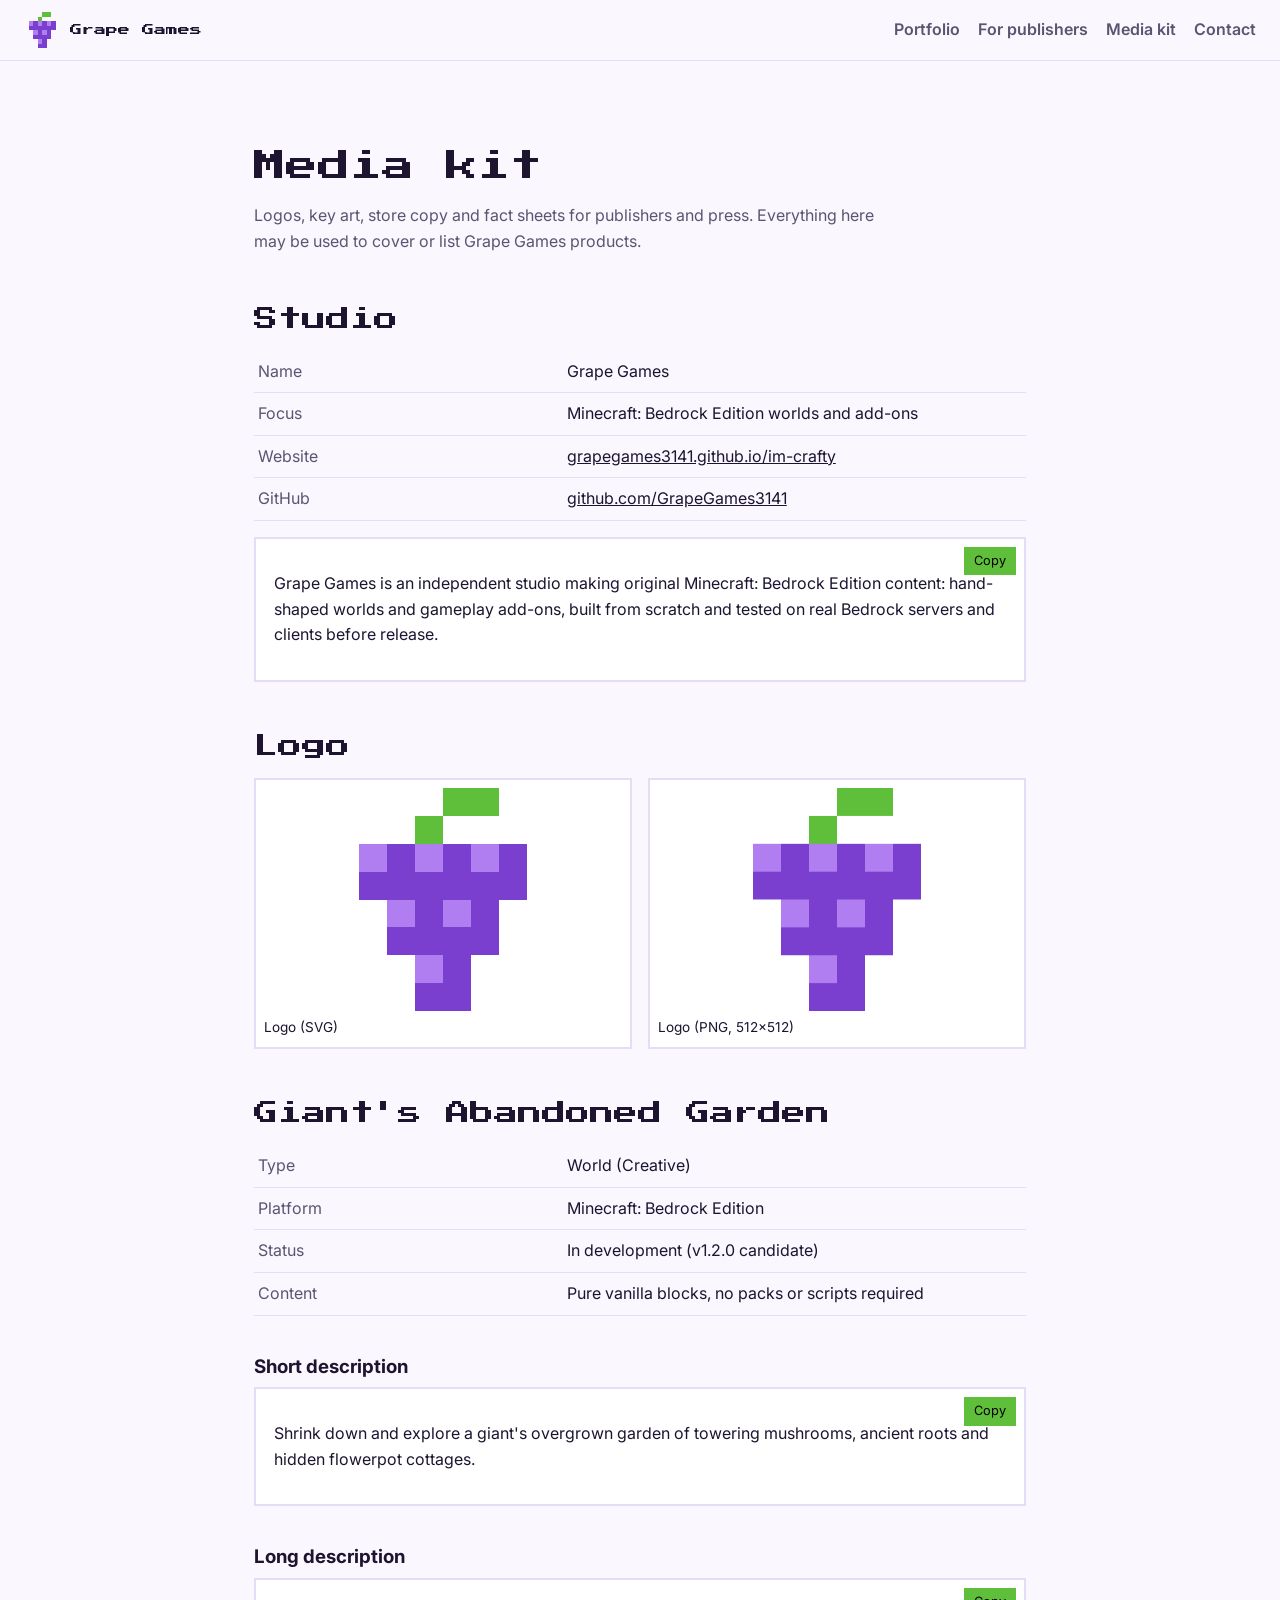
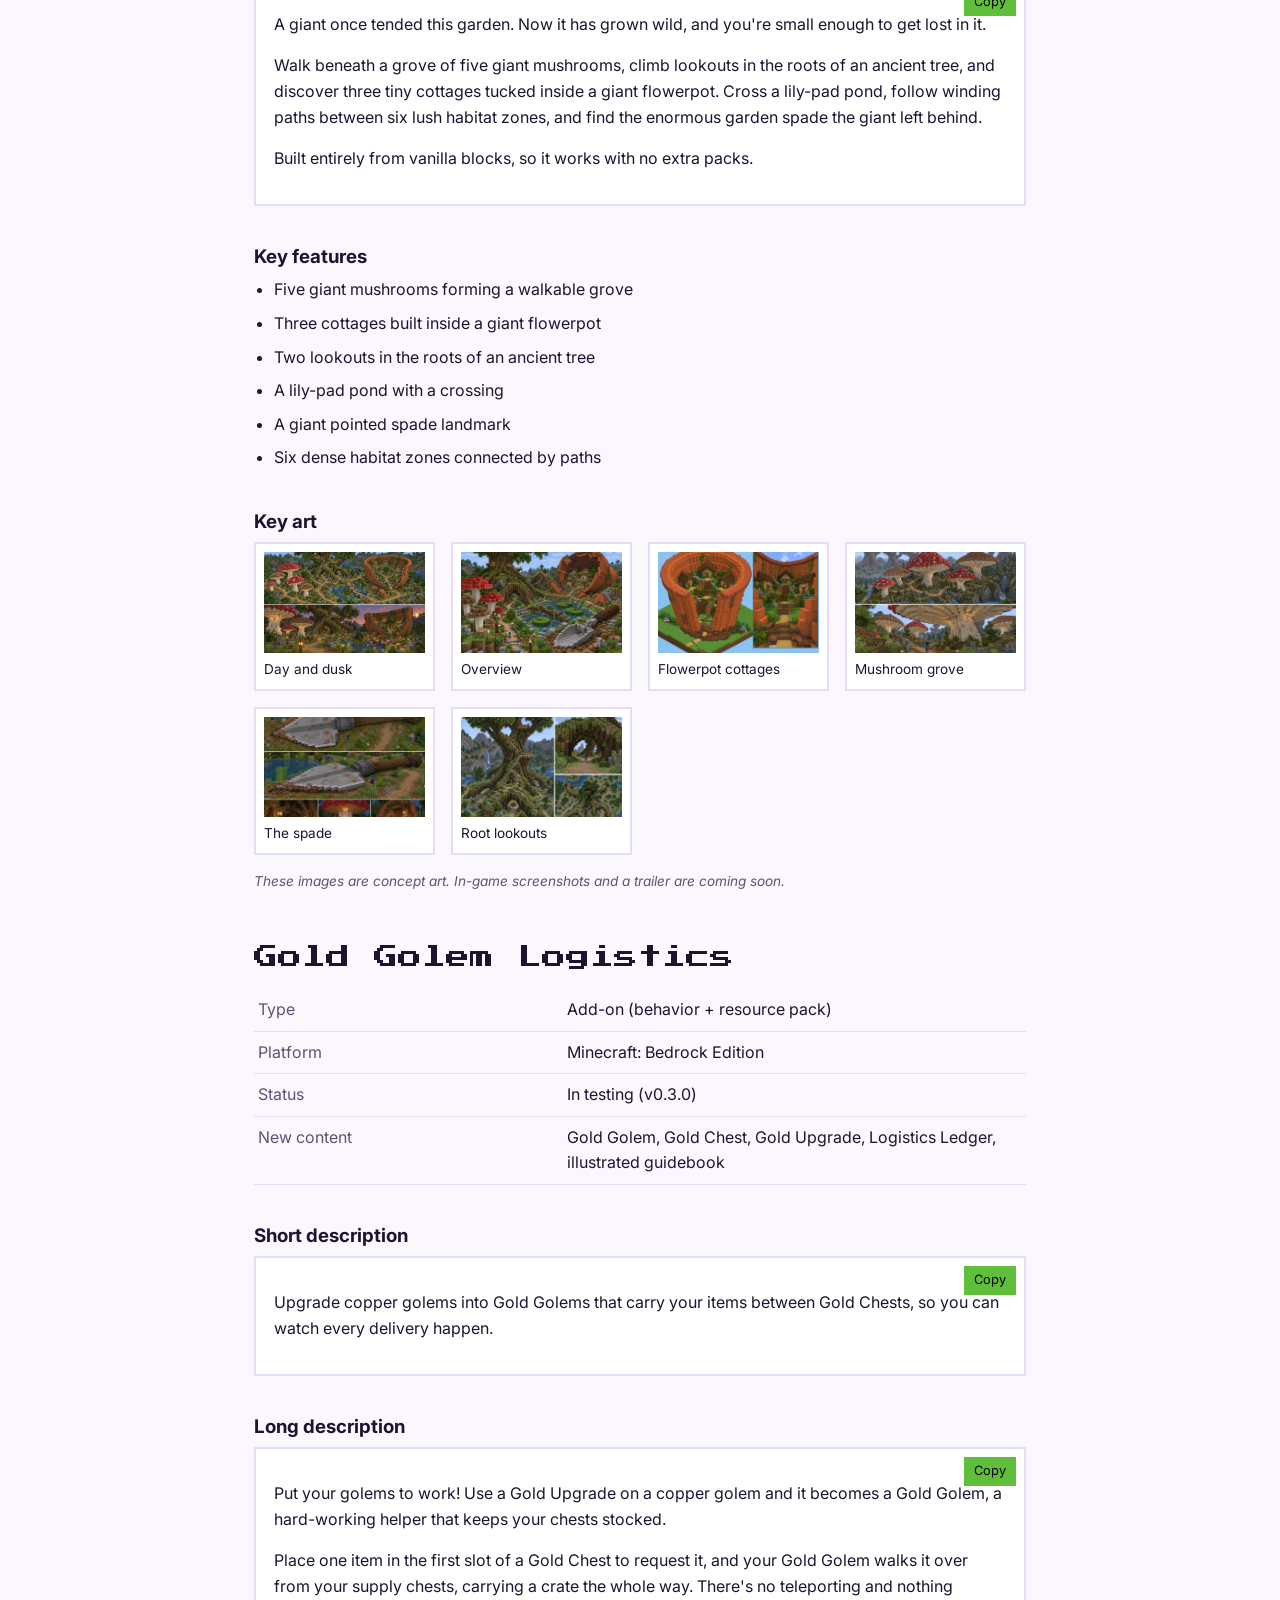
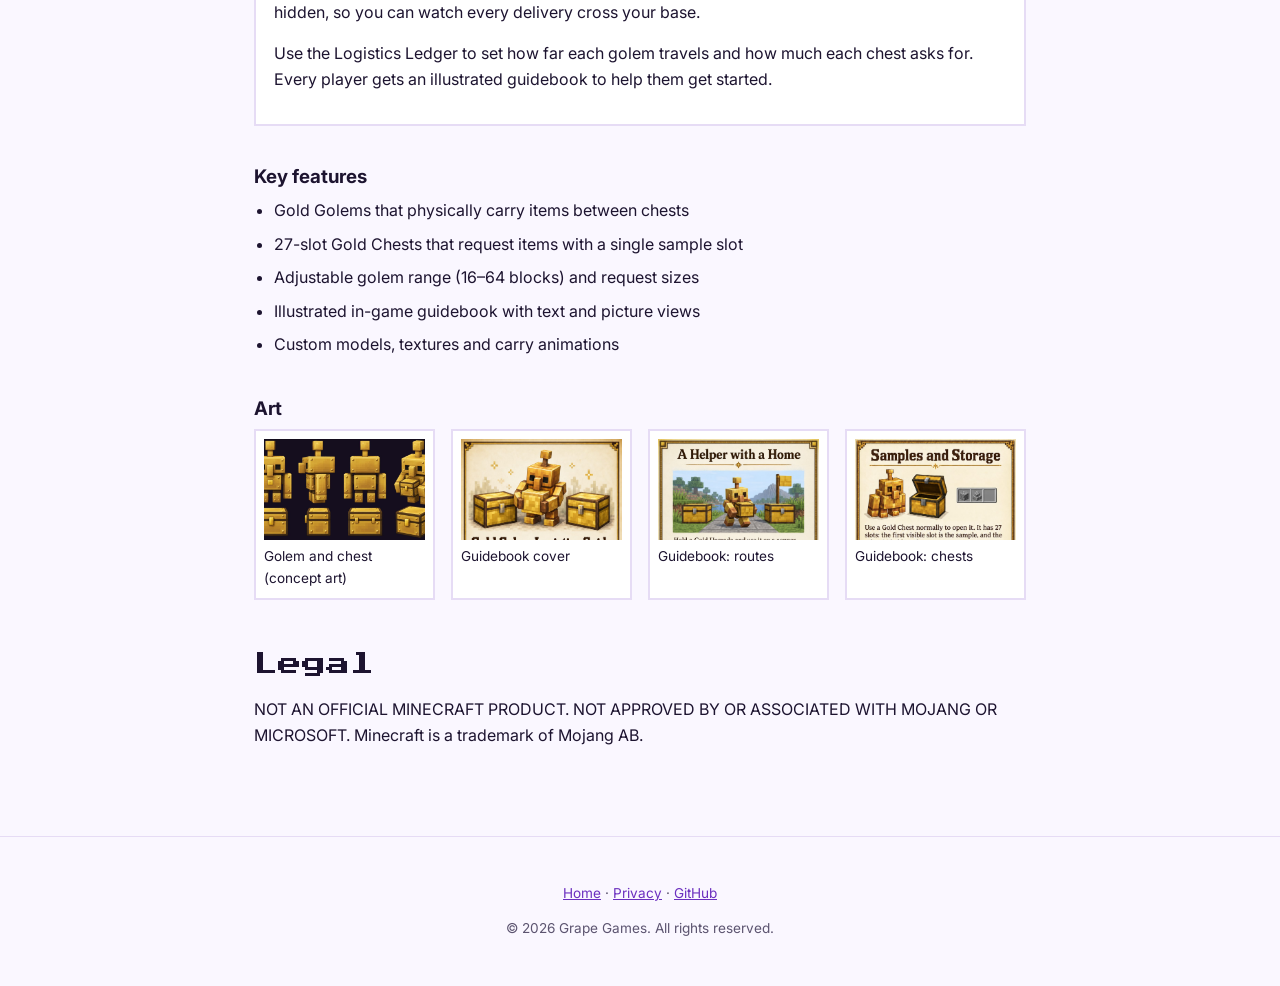
==== press.html @ 6c7192bd "Add media kit, publisher section, lightbox and legal pages - press.html with logo downloads, store d" ====
<!doctype html>
<html lang="en">
<head>
  <meta charset="utf-8">
  <meta name="viewport" content="width=device-width, initial-scale=1">
  <title>Grape Games Media Kit</title>
  <meta name="description" content="Logos, key art, store descriptions and fact sheets for Grape Games and its Minecraft projects.">
  <link rel="canonical" href="https://grapegames3141.github.io/im-crafty/press.html">
  <link rel="icon" href="assets/logo.svg" type="image/svg+xml">
  <link rel="preconnect" href="https://fonts.googleapis.com">
  <link rel="preconnect" href="https://fonts.gstatic.com" crossorigin>
  <link href="https://fonts.googleapis.com/css2?family=Press+Start+2P&family=Inter:wght@400;600;800&display=swap" rel="stylesheet">
  <link rel="stylesheet" href="styles.css">
</head>
<body>
  <header class="nav">
    <a class="brand" href="./"><img src="assets/logo.svg" alt="" width="36" height="36"> Grape Games</a>
    <nav>
      <a href="./#portfolio">Portfolio</a>
      <a href="./#publishers">For publishers</a>
      <a href="press.html">Media kit</a>
      <a href="./#contact">Contact</a>
    </nav>
  </header>

  <main class="section doc">
    <h1 style="font-size:clamp(20px,4vw,32px)">Media kit</h1>
    <p class="section-lead">Logos, key art, store copy and fact sheets for publishers and press. Everything here may be used to cover or list Grape Games products.</p>

    <h2>Studio</h2>
    <table class="fact">
      <tr><td>Name</td><td>Grape Games</td></tr>
      <tr><td>Focus</td><td>Minecraft: Bedrock Edition worlds and add-ons</td></tr>
      <tr><td>Website</td><td><a href="https://grapegames3141.github.io/im-crafty/">grapegames3141.github.io/im-crafty</a></td></tr>
      <tr><td>GitHub</td><td><a href="https://github.com/GrapeGames3141">github.com/GrapeGames3141</a></td></tr>
      <!-- TODO: add rows for Business email, Location, Founded, Team -->
    </table>
    <div class="copy" style="margin-top:16px"><button type="button">Copy</button><p>Grape Games is an independent studio making original Minecraft: Bedrock Edition content: hand-shaped worlds and gameplay add-ons, built from scratch and tested on real Bedrock servers and clients before release.</p></div>

    <h2>Logo</h2>
    <div class="downloads">
      <a href="assets/logo.svg" download><img src="assets/logo.svg" alt="Grape Games logo" style="object-fit:contain;image-rendering:pixelated;background:#fff"><span>Logo (SVG)</span></a>
      <a href="assets/press/logo-512.png" download><img src="assets/press/logo-512.png" alt="Grape Games logo PNG" style="object-fit:contain;background:#fff"><span>Logo (PNG, 512×512)</span></a>
    </div>

    <h2 id="garden">Giant's Abandoned Garden</h2>
    <table class="fact">
      <tr><td>Type</td><td>World (Creative)</td></tr>
      <tr><td>Platform</td><td>Minecraft: Bedrock Edition</td></tr>
      <tr><td>Status</td><td>In development (v1.2.0 candidate)</td></tr>
      <tr><td>Content</td><td>Pure vanilla blocks, no packs or scripts required</td></tr>
    </table>
    <h3 class="sub">Short description</h3>
    <div class="copy"><button type="button">Copy</button><p>Shrink down and explore a giant's overgrown garden of towering mushrooms, ancient roots and hidden flowerpot cottages.</p></div>
    <h3 class="sub">Long description</h3>
    <div class="copy"><button type="button">Copy</button>
      <p>A giant once tended this garden. Now it has grown wild, and you're small enough to get lost in it.</p>
      <p>Walk beneath a grove of five giant mushrooms, climb lookouts in the roots of an ancient tree, and discover three tiny cottages tucked inside a giant flowerpot. Cross a lily-pad pond, follow winding paths between six lush habitat zones, and find the enormous garden spade the giant left behind.</p>
      <p>Built entirely from vanilla blocks, so it works with no extra packs.</p>
    </div>
    <h3 class="sub">Key features</h3>
    <ul class="bullets">
      <li>Five giant mushrooms forming a walkable grove</li>
      <li>Three cottages built inside a giant flowerpot</li>
      <li>Two lookouts in the roots of an ancient tree</li>
      <li>A lily-pad pond with a crossing</li>
      <li>A giant pointed spade landmark</li>
      <li>Six dense habitat zones connected by paths</li>
    </ul>
    <h3 class="sub">Key art</h3>
    <div class="downloads">
      <a href="assets/garden/hero.jpg" download><img src="assets/garden/hero.jpg" alt=""><span>Day and dusk</span></a>
      <a href="assets/garden/overview.jpg" download><img src="assets/garden/overview.jpg" alt=""><span>Overview</span></a>
      <a href="assets/garden/pot-cottages.jpg" download><img src="assets/garden/pot-cottages.jpg" alt=""><span>Flowerpot cottages</span></a>
      <a href="assets/garden/mushroom-grove.jpg" download><img src="assets/garden/mushroom-grove.jpg" alt=""><span>Mushroom grove</span></a>
      <a href="assets/garden/spade.jpg" download><img src="assets/garden/spade.jpg" alt=""><span>The spade</span></a>
      <a href="assets/garden/roots.jpg" download><img src="assets/garden/roots.jpg" alt=""><span>Root lookouts</span></a>
    </div>
    <p class="note">These images are concept art. In-game screenshots and a trailer are coming soon.</p>

    <h2 id="golem">Gold Golem Logistics</h2>
    <table class="fact">
      <tr><td>Type</td><td>Add-on (behavior + resource pack)</td></tr>
      <tr><td>Platform</td><td>Minecraft: Bedrock Edition</td></tr>
      <tr><td>Status</td><td>In testing (v0.3.0)</td></tr>
      <tr><td>New content</td><td>Gold Golem, Gold Chest, Gold Upgrade, Logistics Ledger, illustrated guidebook</td></tr>
    </table>
    <h3 class="sub">Short description</h3>
    <div class="copy"><button type="button">Copy</button><p>Upgrade copper golems into Gold Golems that carry your items between Gold Chests, so you can watch every delivery happen.</p></div>
    <h3 class="sub">Long description</h3>
    <div class="copy"><button type="button">Copy</button>
      <p>Put your golems to work! Use a Gold Upgrade on a copper golem and it becomes a Gold Golem, a hard-working helper that keeps your chests stocked.</p>
      <p>Place one item in the first slot of a Gold Chest to request it, and your Gold Golem walks it over from your supply chests, carrying a crate the whole way. There's no teleporting and nothing hidden, so you can watch every delivery cross your base.</p>
      <p>Use the Logistics Ledger to set how far each golem travels and how much each chest asks for. Every player gets an illustrated guidebook to help them get started.</p>
    </div>
    <h3 class="sub">Key features</h3>
    <ul class="bullets">
      <li>Gold Golems that physically carry items between chests</li>
      <li>27-slot Gold Chests that request items with a single sample slot</li>
      <li>Adjustable golem range (16–64 blocks) and request sizes</li>
      <li>Illustrated in-game guidebook with text and picture views</li>
      <li>Custom models, textures and carry animations</li>
    </ul>
    <h3 class="sub">Art</h3>
    <div class="downloads">
      <a href="assets/golem/concept.jpg" download><img src="assets/golem/concept.jpg" alt=""><span>Golem and chest (concept art)</span></a>
      <a href="assets/golem/guide-cover.jpg" download><img src="assets/golem/guide-cover.jpg" alt="" style="object-position:top"><span>Guidebook cover</span></a>
      <a href="assets/golem/guide-routes.jpg" download><img src="assets/golem/guide-routes.jpg" alt="" style="object-position:top"><span>Guidebook: routes</span></a>
      <a href="assets/golem/guide-chests.jpg" download><img src="assets/golem/guide-chests.jpg" alt="" style="object-position:top"><span>Guidebook: chests</span></a>
    </div>

    <h2>Legal</h2>
    <p>NOT AN OFFICIAL MINECRAFT PRODUCT. NOT APPROVED BY OR ASSOCIATED WITH MOJANG OR MICROSOFT. Minecraft is a trademark of Mojang AB.</p>
  </main>

  <footer class="footer">
    <p class="footer-links"><a href="./">Home</a> · <a href="privacy.html">Privacy</a> · <a href="https://github.com/GrapeGames3141">GitHub</a></p>
    <p>© <span id="year">2026</span> Grape Games. All rights reserved.</p>
  </footer>
  <script src="site.js"></script>
  <script>
    document.querySelectorAll('.copy button').forEach(b => b.addEventListener('click', () => {
      const text = [...b.parentElement.querySelectorAll('p')].map(p => p.textContent).join('\n\n');
      navigator.clipboard?.writeText(text).then(() => { b.textContent = 'Copied'; setTimeout(() => b.textContent = 'Copy', 1500); });
    }));
  </script>
</body>
</html>
---- styles.css ----
:root{--grape:#6b2fbf;--grape-d:#3d1673;--leaf:#5fbf3a;--bg:#faf7ff;--fg:#1d1430;--muted:#5c5470;--card:#fff;--line:#e6dcf5}
@media (prefers-color-scheme:dark){:root{--bg:#120c1c;--fg:#f1ebfb;--muted:#b1a6c6;--card:#1d1530;--line:#2f2447}}
*{box-sizing:border-box}
html{scroll-behavior:smooth}
body{margin:0;background:var(--bg);color:var(--fg);font:16px/1.6 Inter,system-ui,sans-serif}
a{color:inherit}
img{max-width:100%;display:block}
.nav{position:sticky;top:0;z-index:10;display:flex;justify-content:space-between;align-items:center;gap:16px;padding:12px 24px;background:color-mix(in srgb,var(--bg) 88%,transparent);backdrop-filter:blur(8px);border-bottom:1px solid var(--line)}
.brand{display:flex;align-items:center;gap:10px;font:12px "Press Start 2P",monospace;text-decoration:none}
.nav nav{display:flex;gap:18px;flex-wrap:wrap}
.nav nav a{text-decoration:none;font-weight:600;color:var(--muted)}
.nav nav a:hover{color:var(--grape)}
.hero{background:linear-gradient(160deg,rgba(45,14,90,.92),rgba(107,47,191,.78) 60%,rgba(143,79,224,.55)),var(--hero-img,none) center/cover,var(--grape);color:#fff;padding:96px 24px 110px;position:relative;overflow:hidden}
.hero:after{content:"";position:absolute;inset:auto 0 0 0;height:28px;background:repeating-linear-gradient(90deg,var(--leaf) 0 28px,#4aa52a 28px 56px)}
.hero-inner{max-width:960px;margin:0 auto}
.eyebrow{font:11px "Press Start 2P",monospace;letter-spacing:.06em;opacity:.85}
h1{font:clamp(26px,5vw,48px)/1.3 "Press Start 2P",monospace;margin:.4em 0}
h2{font:clamp(18px,3vw,24px)/1.4 "Press Start 2P",monospace;margin:0 0 .6em}
h3{margin:.3em 0}
.lead{font-size:1.15rem;max-width:620px;opacity:.95}
.cta,.contact{display:flex;gap:12px;flex-wrap:wrap;margin-top:24px}
.btn{display:inline-block;padding:12px 20px;border:2px solid currentColor;text-decoration:none;font-weight:800;box-shadow:4px 4px 0 rgba(0,0,0,.25)}
.btn.primary{background:var(--leaf);border-color:var(--leaf);color:#102008}
.btn:hover{transform:translate(-1px,-1px)}
.section{max-width:1040px;margin:0 auto;padding:72px 24px}
.section.alt{max-width:none;background:color-mix(in srgb,var(--grape) 8%,var(--bg))}
.section.alt>*{max-width:992px;margin-left:auto;margin-right:auto}
.section-lead{color:var(--muted);max-width:640px}
.grid{display:grid;grid-template-columns:repeat(auto-fit,minmax(280px,1fr));gap:24px;margin-top:28px}
.grid.four{grid-template-columns:repeat(auto-fit,minmax(200px,1fr))}
.card{text-decoration:none;transition:transform .15s;background:var(--card);border:2px solid var(--line);overflow:hidden;display:flex;flex-direction:column}
.thumb{aspect-ratio:16/9;background:var(--grape-d)}
.thumb img{width:100%;height:100%;object-fit:cover;image-rendering:pixelated}
.card-body{padding:18px}
.card-body p{color:var(--muted);margin:.4em 0}
.tag{font:9px "Press Start 2P",monospace;padding:5px 8px;display:inline-block}
.tag.dev{background:#ffd75e;color:#3a2a00}
.tag.concept{background:var(--line);color:var(--fg)}
.tag.live{background:var(--leaf);color:#102008}
.meta{list-style:none;padding:0;margin:10px 0 0;font-size:.9rem}
.two-col{display:grid;grid-template-columns:1.4fr 1fr;gap:40px;align-items:start}
.facts{list-style:none;padding:0;margin:0;display:grid;gap:10px}
.facts li{display:flex;justify-content:space-between;background:var(--card);border:2px solid var(--line);padding:12px 16px}
.facts span{color:var(--muted)}
.pill-card{background:var(--card);border:2px solid var(--line);padding:20px}
.pill-card p{color:var(--muted);margin:0}
.icon{font-size:28px}
.footer{text-align:center;padding:32px 16px;color:var(--muted);font-size:.85rem;border-top:1px solid var(--line)}
.legal{font-size:.72rem}
@media (max-width:720px){.two-col{grid-template-columns:1fr}.nav{flex-direction:column;align-items:flex-start;padding:12px 16px}.section{padding:56px 16px}.hero{padding:64px 16px 90px}}
.card:hover{transform:translateY(-3px)}
.project-head{margin-bottom:24px}
.project-head h2{margin-top:12px}
.feature{margin:0 0 28px}
.feature img{width:100%;border:2px solid var(--line)}
figcaption{font-size:.85rem;color:var(--muted);margin-top:6px}
.bullets{margin:0;padding-left:20px}
.bullets li{margin-bottom:8px}
.gallery{display:grid;grid-template-columns:repeat(auto-fit,minmax(220px,1fr));gap:16px;margin-top:32px}
.gallery figure{margin:0}
.gallery img{width:100%;aspect-ratio:4/3;object-fit:cover;border:2px solid var(--line)}
.gallery.tall img{aspect-ratio:2/3}
.icons{display:flex;gap:24px;flex-wrap:wrap;margin:28px 0 8px}
.icons figure{margin:0;text-align:center}
.pixel{width:80px;height:80px;image-rendering:pixelated;background:var(--card);border:2px solid var(--line);padding:8px}
.sub{margin-top:36px}
.note{font-size:.85rem;color:var(--muted);font-style:italic;margin-top:16px}
.section.project .two-col{align-items:start}
.video{position:relative;aspect-ratio:16/9;margin:0 0 28px;border:2px solid var(--line);background:#000}
.video iframe,.video video{position:absolute;inset:0;width:100%;height:100%;border:0}
.gallery img,.feature img{cursor:zoom-in}
dialog#lightbox{border:0;padding:0;background:transparent;max-width:min(1200px,94vw);color:#fff}
dialog#lightbox::backdrop{background:rgba(10,5,20,.88)}
dialog#lightbox img{max-width:100%;max-height:82vh;display:block;margin:auto}
dialog#lightbox p{text-align:center;margin:8px 0 0}
dialog#lightbox button{position:fixed;top:12px;right:16px;background:var(--leaf);border:0;font-size:20px;width:40px;height:40px;cursor:pointer}
.steps{list-style:none;counter-reset:s;padding:0;display:grid;grid-template-columns:repeat(auto-fit,minmax(170px,1fr));gap:16px}
.steps li{counter-increment:s;background:var(--card);border:2px solid var(--line);padding:16px}
.steps li:before{content:counter(s);display:inline-grid;place-items:center;width:28px;height:28px;background:var(--grape);color:#fff;font:11px "Press Start 2P",monospace;margin-bottom:8px}
.steps b{display:block}
.steps span{color:var(--muted);font-size:.92rem}
.pill-card a{color:var(--grape)}
.footer-links a{color:var(--grape)}
.doc{max-width:820px}
.doc h2{margin-top:48px}
.copy{background:var(--card);border:2px solid var(--line);padding:16px 18px;position:relative}
.copy button{position:absolute;top:8px;right:8px;font:inherit;font-size:.8rem;background:var(--leaf);border:0;padding:4px 10px;cursor:pointer}
.downloads{display:grid;grid-template-columns:repeat(auto-fit,minmax(180px,1fr));gap:16px}
.downloads a{display:block;text-decoration:none;background:var(--card);border:2px solid var(--line);padding:8px}
.downloads img{width:100%;aspect-ratio:16/10;object-fit:cover}
.downloads span{display:block;font-size:.85rem;margin-top:6px}
table.fact{border-collapse:collapse;width:100%}
table.fact td{border-bottom:1px solid var(--line);padding:8px 4px;vertical-align:top}
table.fact td:first-child{color:var(--muted);width:40%}
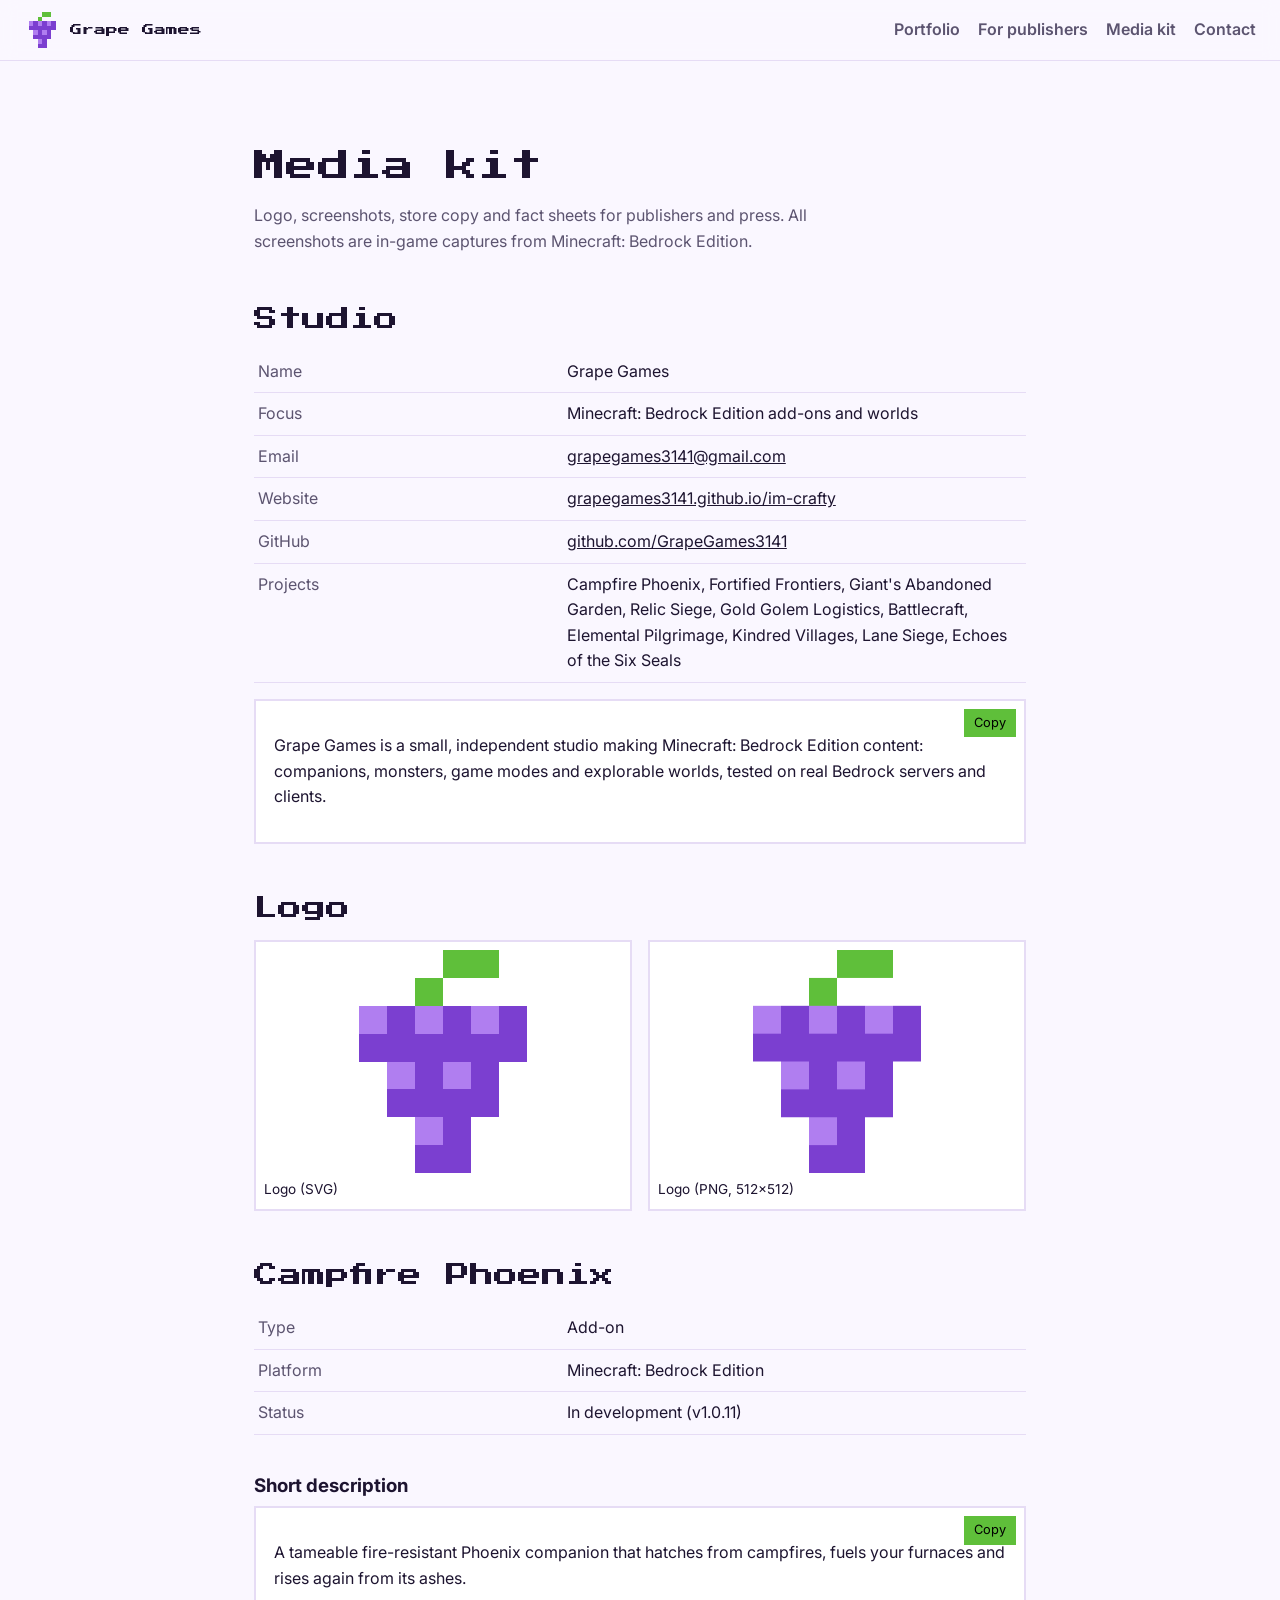
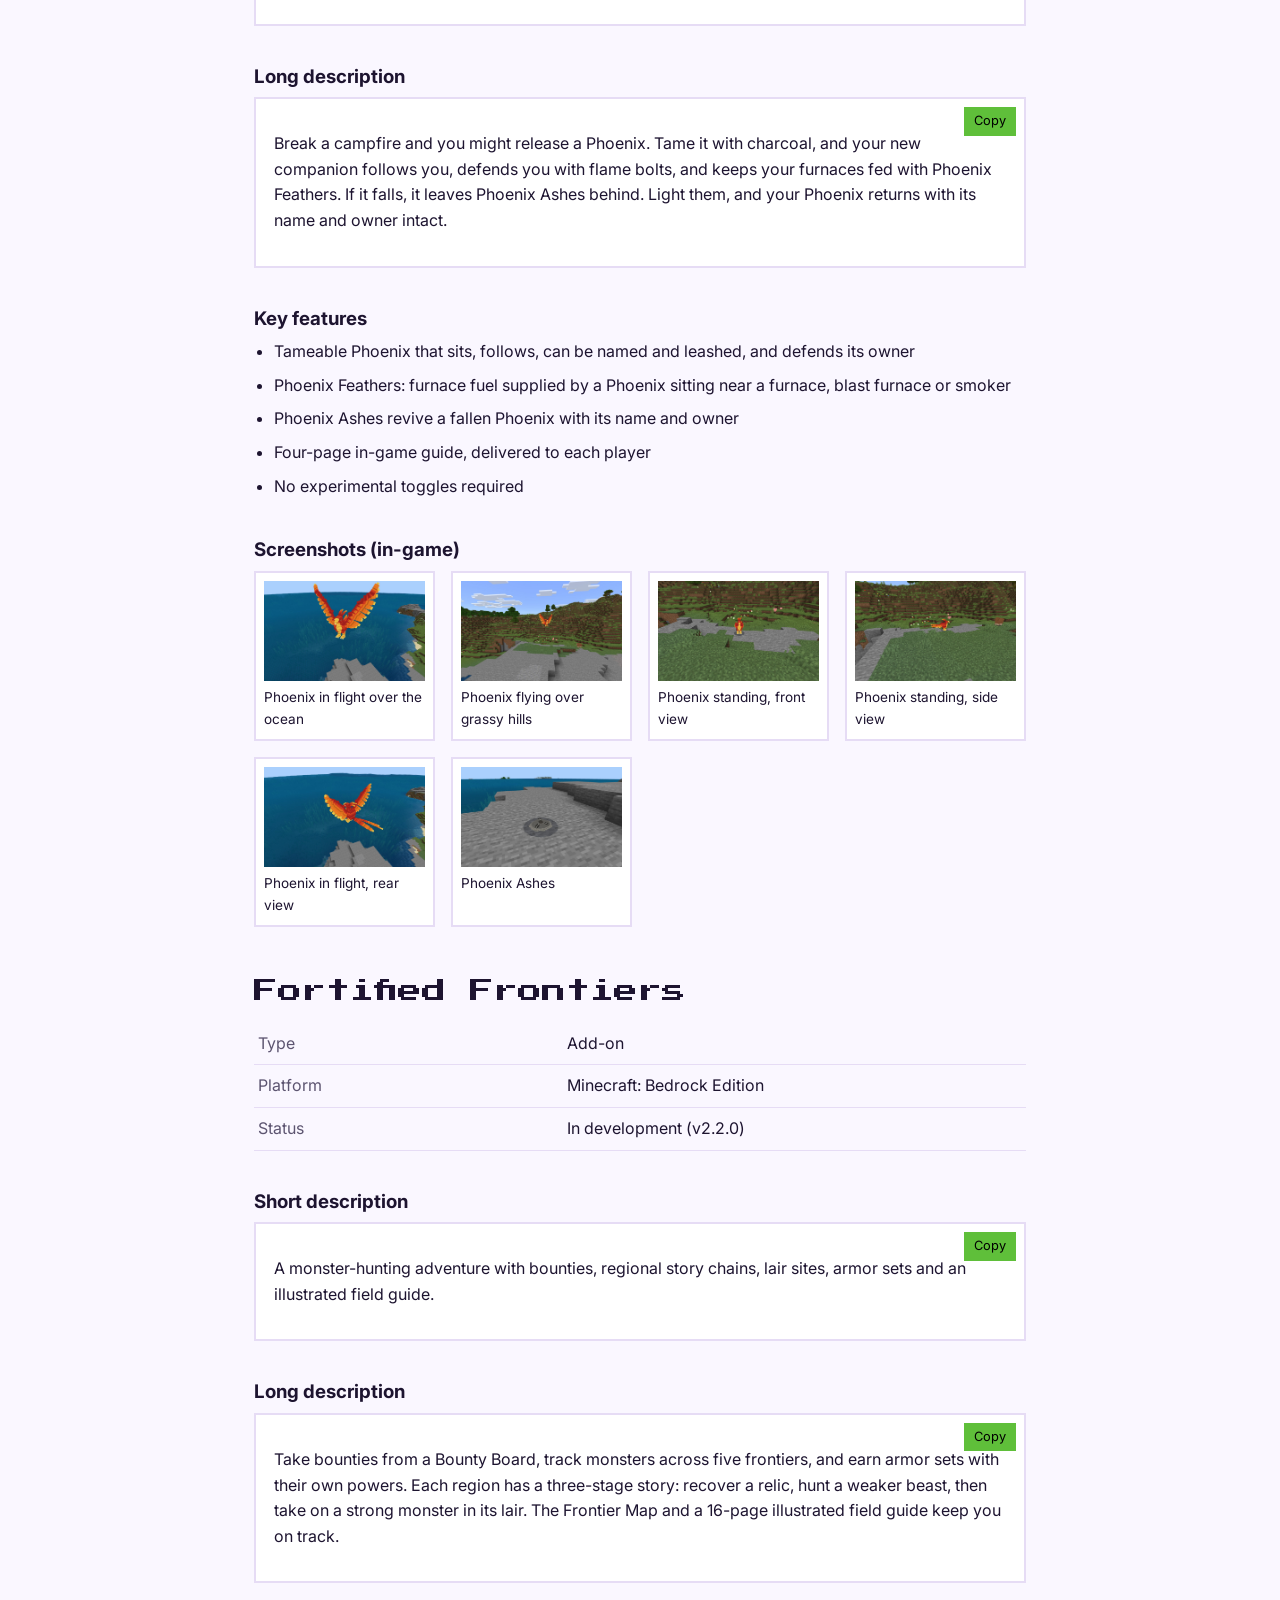
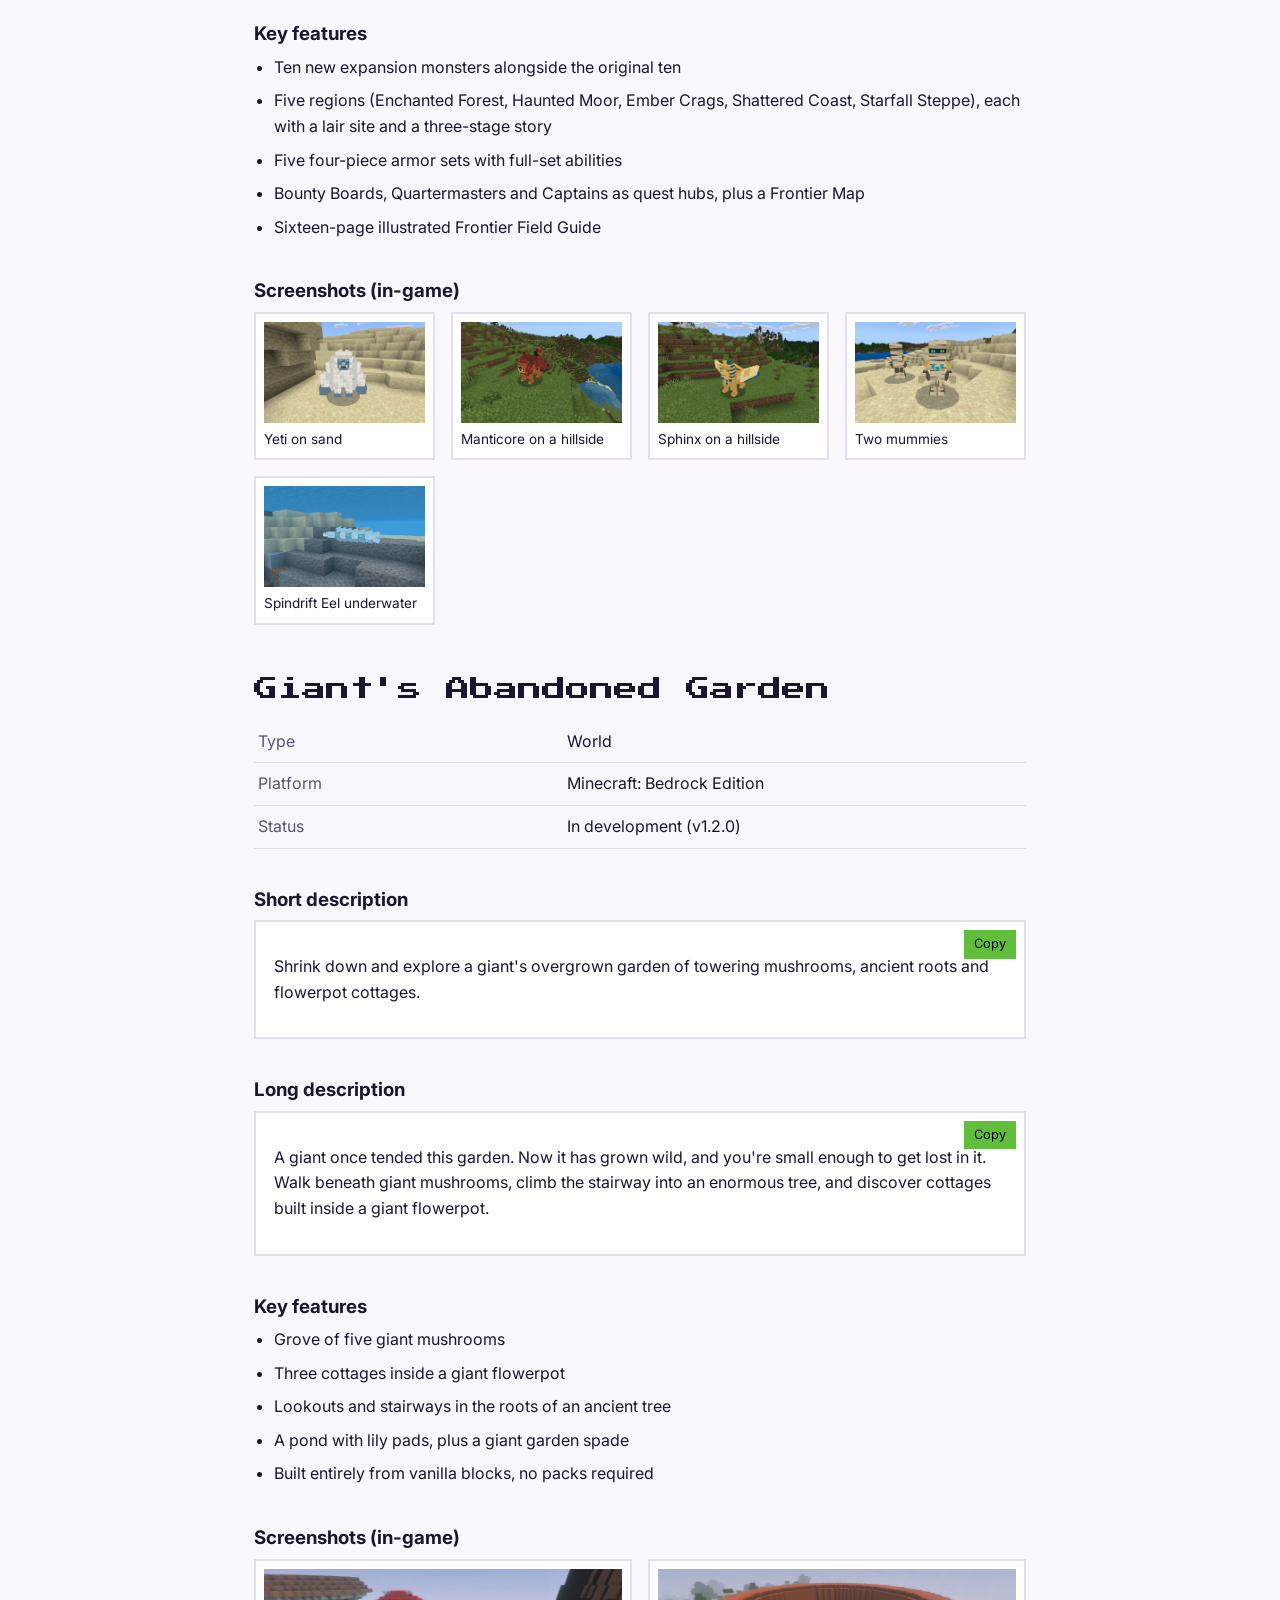
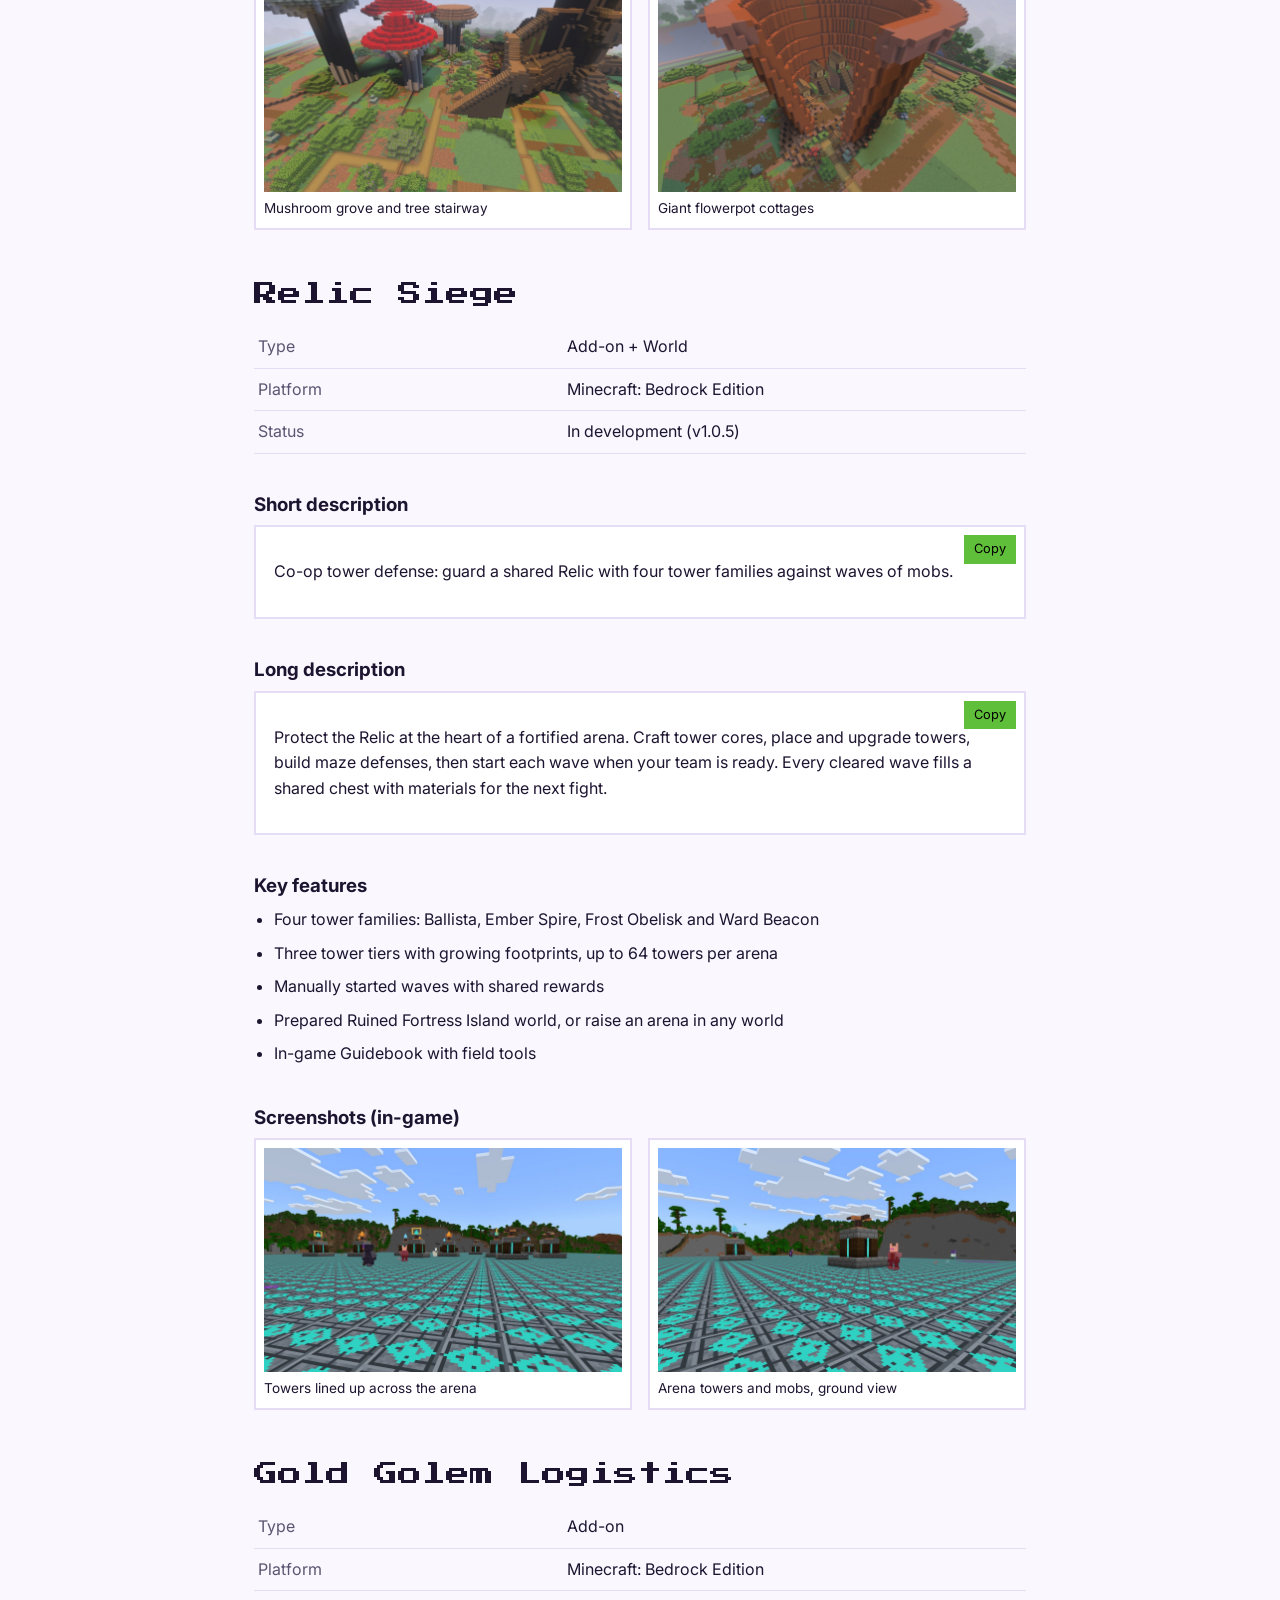
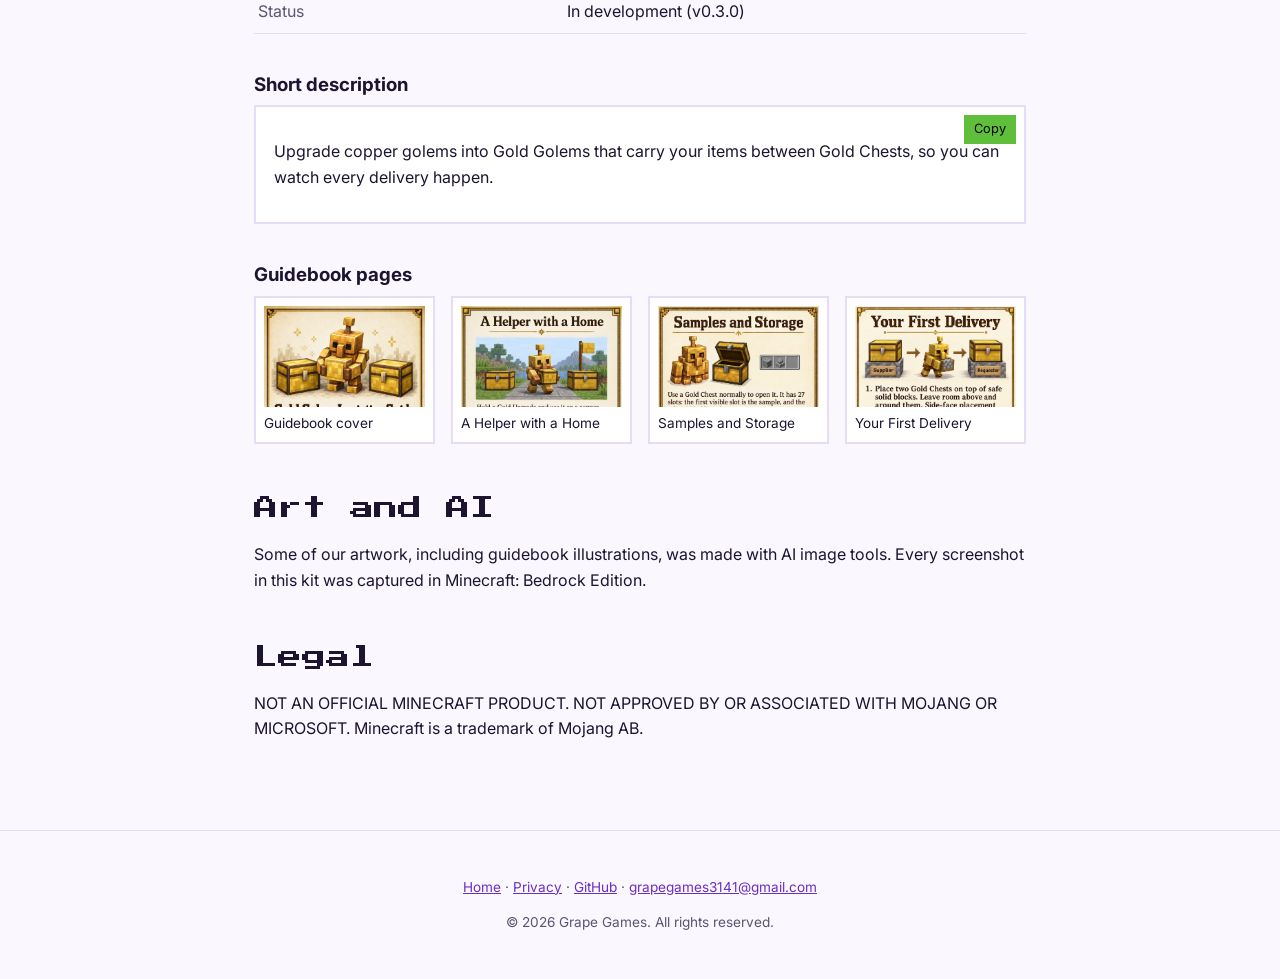
==== commit 78ac25f9: "Rebuild portfolio around in-game screenshots and all current projects - Feature Campfire Phoenix, Fo" ====
--- a/press.html
+++ b/press.html
@@ -25,17 +25,18 @@
 
   <main class="section doc">
     <h1 style="font-size:clamp(20px,4vw,32px)">Media kit</h1>
-    <p class="section-lead">Logos, key art, store copy and fact sheets for publishers and press. Everything here may be used to cover or list Grape Games products.</p>
+    <p class="section-lead">Logo, screenshots, store copy and fact sheets for publishers and press. All screenshots are in-game captures from Minecraft: Bedrock Edition.</p>
 
     <h2>Studio</h2>
     <table class="fact">
       <tr><td>Name</td><td>Grape Games</td></tr>
-      <tr><td>Focus</td><td>Minecraft: Bedrock Edition worlds and add-ons</td></tr>
+      <tr><td>Focus</td><td>Minecraft: Bedrock Edition add-ons and worlds</td></tr>
+      <tr><td>Email</td><td><a href="mailto:grapegames3141@gmail.com">grapegames3141@gmail.com</a></td></tr>
       <tr><td>Website</td><td><a href="https://grapegames3141.github.io/im-crafty/">grapegames3141.github.io/im-crafty</a></td></tr>
       <tr><td>GitHub</td><td><a href="https://github.com/GrapeGames3141">github.com/GrapeGames3141</a></td></tr>
-      <!-- TODO: add rows for Business email, Location, Founded, Team -->
+      <tr><td>Projects</td><td>Campfire Phoenix, Fortified Frontiers, Giant's Abandoned Garden, Relic Siege, Gold Golem Logistics, Battlecraft, Elemental Pilgrimage, Kindred Villages, Lane Siege, Echoes of the Six Seals</td></tr>
     </table>
-    <div class="copy" style="margin-top:16px"><button type="button">Copy</button><p>Grape Games is an independent studio making original Minecraft: Bedrock Edition content: hand-shaped worlds and gameplay add-ons, built from scratch and tested on real Bedrock servers and clients before release.</p></div>
+    <div class="copy" style="margin-top:16px"><button type="button">Copy</button><p>Grape Games is a small, independent studio making Minecraft: Bedrock Edition content: companions, monsters, game modes and explorable worlds, tested on real Bedrock servers and clients.</p></div>
 
     <h2>Logo</h2>
     <div class="downloads">
@@ -43,78 +44,87 @@
       <a href="assets/press/logo-512.png" download><img src="assets/press/logo-512.png" alt="Grape Games logo PNG" style="object-fit:contain;background:#fff"><span>Logo (PNG, 512×512)</span></a>
     </div>
 
-    <h2 id="garden">Giant's Abandoned Garden</h2>
+    <h2 id="phoenix">Campfire Phoenix</h2>
     <table class="fact">
-      <tr><td>Type</td><td>World (Creative)</td></tr>
+      <tr><td>Type</td><td>Add-on</td></tr>
       <tr><td>Platform</td><td>Minecraft: Bedrock Edition</td></tr>
-      <tr><td>Status</td><td>In development (v1.2.0 candidate)</td></tr>
-      <tr><td>Content</td><td>Pure vanilla blocks, no packs or scripts required</td></tr>
+      <tr><td>Status</td><td>In development (v1.0.11)</td></tr>
     </table>
     <h3 class="sub">Short description</h3>
-    <div class="copy"><button type="button">Copy</button><p>Shrink down and explore a giant's overgrown garden of towering mushrooms, ancient roots and hidden flowerpot cottages.</p></div>
+    <div class="copy"><button type="button">Copy</button><p>A tameable fire-resistant Phoenix companion that hatches from campfires, fuels your furnaces and rises again from its ashes.</p></div>
     <h3 class="sub">Long description</h3>
-    <div class="copy"><button type="button">Copy</button>
-      <p>A giant once tended this garden. Now it has grown wild, and you're small enough to get lost in it.</p>
-      <p>Walk beneath a grove of five giant mushrooms, climb lookouts in the roots of an ancient tree, and discover three tiny cottages tucked inside a giant flowerpot. Cross a lily-pad pond, follow winding paths between six lush habitat zones, and find the enormous garden spade the giant left behind.</p>
-      <p>Built entirely from vanilla blocks, so it works with no extra packs.</p>
-    </div>
+    <div class="copy"><button type="button">Copy</button><p>Break a campfire and you might release a Phoenix. Tame it with charcoal, and your new companion follows you, defends you with flame bolts, and keeps your furnaces fed with Phoenix Feathers. If it falls, it leaves Phoenix Ashes behind. Light them, and your Phoenix returns with its name and owner intact.</p></div>
     <h3 class="sub">Key features</h3>
-    <ul class="bullets">
-      <li>Five giant mushrooms forming a walkable grove</li>
-      <li>Three cottages built inside a giant flowerpot</li>
-      <li>Two lookouts in the roots of an ancient tree</li>
-      <li>A lily-pad pond with a crossing</li>
-      <li>A giant pointed spade landmark</li>
-      <li>Six dense habitat zones connected by paths</li>
-    </ul>
-    <h3 class="sub">Key art</h3>
-    <div class="downloads">
-      <a href="assets/garden/hero.jpg" download><img src="assets/garden/hero.jpg" alt=""><span>Day and dusk</span></a>
-      <a href="assets/garden/overview.jpg" download><img src="assets/garden/overview.jpg" alt=""><span>Overview</span></a>
-      <a href="assets/garden/pot-cottages.jpg" download><img src="assets/garden/pot-cottages.jpg" alt=""><span>Flowerpot cottages</span></a>
-      <a href="assets/garden/mushroom-grove.jpg" download><img src="assets/garden/mushroom-grove.jpg" alt=""><span>Mushroom grove</span></a>
-      <a href="assets/garden/spade.jpg" download><img src="assets/garden/spade.jpg" alt=""><span>The spade</span></a>
-      <a href="assets/garden/roots.jpg" download><img src="assets/garden/roots.jpg" alt=""><span>Root lookouts</span></a>
-    </div>
-    <p class="note">These images are concept art. In-game screenshots and a trailer are coming soon.</p>
-
+    <ul class="bullets"><li>Tameable Phoenix that sits, follows, can be named and leashed, and defends its owner</li><li>Phoenix Feathers: furnace fuel supplied by a Phoenix sitting near a furnace, blast furnace or smoker</li><li>Phoenix Ashes revive a fallen Phoenix with its name and owner</li><li>Four-page in-game guide, delivered to each player</li><li>No experimental toggles required</li></ul>
+    <h3 class="sub">Screenshots (in-game)</h3>
+    <div class="downloads"><a href="assets/shots/minecraft-phoenix/phoenix-flying-ocean-front.jpg" download><img src="assets/shots/minecraft-phoenix/phoenix-flying-ocean-front.jpg" alt="" loading="lazy"><span>Phoenix in flight over the ocean</span></a><a href="assets/shots/minecraft-phoenix/phoenix-flying-wide.jpg" download><img src="assets/shots/minecraft-phoenix/phoenix-flying-wide.jpg" alt="" loading="lazy"><span>Phoenix flying over grassy hills</span></a><a href="assets/shots/minecraft-phoenix/phoenix-standing-front.jpg" download><img src="assets/shots/minecraft-phoenix/phoenix-standing-front.jpg" alt="" loading="lazy"><span>Phoenix standing, front view</span></a><a href="assets/shots/minecraft-phoenix/phoenix-standing-side.jpg" download><img src="assets/shots/minecraft-phoenix/phoenix-standing-side.jpg" alt="" loading="lazy"><span>Phoenix standing, side view</span></a><a href="assets/shots/minecraft-phoenix/phoenix-flying-ocean-rear.jpg" download><img src="assets/shots/minecraft-phoenix/phoenix-flying-ocean-rear.jpg" alt="" loading="lazy"><span>Phoenix in flight, rear view</span></a><a href="assets/shots/minecraft-phoenix/ash-pile-on-stone.jpg" download><img src="assets/shots/minecraft-phoenix/ash-pile-on-stone.jpg" alt="" loading="lazy"><span>Phoenix Ashes</span></a></div>
+    <h2 id="frontiers">Fortified Frontiers</h2>
+    <table class="fact">
+      <tr><td>Type</td><td>Add-on</td></tr>
+      <tr><td>Platform</td><td>Minecraft: Bedrock Edition</td></tr>
+      <tr><td>Status</td><td>In development (v2.2.0)</td></tr>
+    </table>
+    <h3 class="sub">Short description</h3>
+    <div class="copy"><button type="button">Copy</button><p>A monster-hunting adventure with bounties, regional story chains, lair sites, armor sets and an illustrated field guide.</p></div>
+    <h3 class="sub">Long description</h3>
+    <div class="copy"><button type="button">Copy</button><p>Take bounties from a Bounty Board, track monsters across five frontiers, and earn armor sets with their own powers. Each region has a three-stage story: recover a relic, hunt a weaker beast, then take on a strong monster in its lair. The Frontier Map and a 16-page illustrated field guide keep you on track.</p></div>
+    <h3 class="sub">Key features</h3>
+    <ul class="bullets"><li>Ten new expansion monsters alongside the original ten</li><li>Five regions (Enchanted Forest, Haunted Moor, Ember Crags, Shattered Coast, Starfall Steppe), each with a lair site and a three-stage story</li><li>Five four-piece armor sets with full-set abilities</li><li>Bounty Boards, Quartermasters and Captains as quest hubs, plus a Frontier Map</li><li>Sixteen-page illustrated Frontier Field Guide</li></ul>
+    <h3 class="sub">Screenshots (in-game)</h3>
+    <div class="downloads"><a href="assets/shots/fortified-frontiers/yeti-front-view.jpg" download><img src="assets/shots/fortified-frontiers/yeti-front-view.jpg" alt="" loading="lazy"><span>Yeti on sand</span></a><a href="assets/shots/fortified-frontiers/manticore-hillside.jpg" download><img src="assets/shots/fortified-frontiers/manticore-hillside.jpg" alt="" loading="lazy"><span>Manticore on a hillside</span></a><a href="assets/shots/fortified-frontiers/sphinx-hillside.jpg" download><img src="assets/shots/fortified-frontiers/sphinx-hillside.jpg" alt="" loading="lazy"><span>Sphinx on a hillside</span></a><a href="assets/shots/fortified-frontiers/mummies-on-sand.jpg" download><img src="assets/shots/fortified-frontiers/mummies-on-sand.jpg" alt="" loading="lazy"><span>Two mummies</span></a><a href="assets/shots/fortified-frontiers/spindrift-eel-underwater.jpg" download><img src="assets/shots/fortified-frontiers/spindrift-eel-underwater.jpg" alt="" loading="lazy"><span>Spindrift Eel underwater</span></a></div>
+    <h2 id="garden">Giant&#x27;s Abandoned Garden</h2>
+    <table class="fact">
+      <tr><td>Type</td><td>World</td></tr>
+      <tr><td>Platform</td><td>Minecraft: Bedrock Edition</td></tr>
+      <tr><td>Status</td><td>In development (v1.2.0)</td></tr>
+    </table>
+    <h3 class="sub">Short description</h3>
+    <div class="copy"><button type="button">Copy</button><p>Shrink down and explore a giant&#x27;s overgrown garden of towering mushrooms, ancient roots and flowerpot cottages.</p></div>
+    <h3 class="sub">Long description</h3>
+    <div class="copy"><button type="button">Copy</button><p>A giant once tended this garden. Now it has grown wild, and you&#x27;re small enough to get lost in it. Walk beneath giant mushrooms, climb the stairway into an enormous tree, and discover cottages built inside a giant flowerpot.</p></div>
+    <h3 class="sub">Key features</h3>
+    <ul class="bullets"><li>Grove of five giant mushrooms</li><li>Three cottages inside a giant flowerpot</li><li>Lookouts and stairways in the roots of an ancient tree</li><li>A pond with lily pads, plus a giant garden spade</li><li>Built entirely from vanilla blocks, no packs required</li></ul>
+    <h3 class="sub">Screenshots (in-game)</h3>
+    <div class="downloads"><a href="assets/shots/giants-garden/mushroom-grove-tree-stairway.jpg" download><img src="assets/shots/giants-garden/mushroom-grove-tree-stairway.jpg" alt="" loading="lazy"><span>Mushroom grove and tree stairway</span></a><a href="assets/shots/giants-garden/giant-flowerpot-cottages.jpg" download><img src="assets/shots/giants-garden/giant-flowerpot-cottages.jpg" alt="" loading="lazy"><span>Giant flowerpot cottages</span></a></div>
+    <h2 id="relic">Relic Siege</h2>
+    <table class="fact">
+      <tr><td>Type</td><td>Add-on + World</td></tr>
+      <tr><td>Platform</td><td>Minecraft: Bedrock Edition</td></tr>
+      <tr><td>Status</td><td>In development (v1.0.5)</td></tr>
+    </table>
+    <h3 class="sub">Short description</h3>
+    <div class="copy"><button type="button">Copy</button><p>Co-op tower defense: guard a shared Relic with four tower families against waves of mobs.</p></div>
+    <h3 class="sub">Long description</h3>
+    <div class="copy"><button type="button">Copy</button><p>Protect the Relic at the heart of a fortified arena. Craft tower cores, place and upgrade towers, build maze defenses, then start each wave when your team is ready. Every cleared wave fills a shared chest with materials for the next fight.</p></div>
+    <h3 class="sub">Key features</h3>
+    <ul class="bullets"><li>Four tower families: Ballista, Ember Spire, Frost Obelisk and Ward Beacon</li><li>Three tower tiers with growing footprints, up to 64 towers per arena</li><li>Manually started waves with shared rewards</li><li>Prepared Ruined Fortress Island world, or raise an arena in any world</li><li>In-game Guidebook with field tools</li></ul>
+    <h3 class="sub">Screenshots (in-game)</h3>
+    <div class="downloads"><a href="assets/shots/relic-siege/arena-tower-lineup.jpg" download><img src="assets/shots/relic-siege/arena-tower-lineup.jpg" alt="" loading="lazy"><span>Towers lined up across the arena</span></a><a href="assets/shots/relic-siege/arena-towers-ground-view.jpg" download><img src="assets/shots/relic-siege/arena-towers-ground-view.jpg" alt="" loading="lazy"><span>Arena towers and mobs, ground view</span></a></div>
     <h2 id="golem">Gold Golem Logistics</h2>
     <table class="fact">
-      <tr><td>Type</td><td>Add-on (behavior + resource pack)</td></tr>
+      <tr><td>Type</td><td>Add-on</td></tr>
       <tr><td>Platform</td><td>Minecraft: Bedrock Edition</td></tr>
-      <tr><td>Status</td><td>In testing (v0.3.0)</td></tr>
-      <tr><td>New content</td><td>Gold Golem, Gold Chest, Gold Upgrade, Logistics Ledger, illustrated guidebook</td></tr>
+      <tr><td>Status</td><td>In development (v0.3.0)</td></tr>
     </table>
     <h3 class="sub">Short description</h3>
     <div class="copy"><button type="button">Copy</button><p>Upgrade copper golems into Gold Golems that carry your items between Gold Chests, so you can watch every delivery happen.</p></div>
-    <h3 class="sub">Long description</h3>
-    <div class="copy"><button type="button">Copy</button>
-      <p>Put your golems to work! Use a Gold Upgrade on a copper golem and it becomes a Gold Golem, a hard-working helper that keeps your chests stocked.</p>
-      <p>Place one item in the first slot of a Gold Chest to request it, and your Gold Golem walks it over from your supply chests, carrying a crate the whole way. There's no teleporting and nothing hidden, so you can watch every delivery cross your base.</p>
-      <p>Use the Logistics Ledger to set how far each golem travels and how much each chest asks for. Every player gets an illustrated guidebook to help them get started.</p>
+    <h3 class="sub">Guidebook pages</h3>
+    <div class="downloads">
+      <a href="assets/golem/guide-cover.jpg" download><img src="assets/golem/guide-cover.jpg" alt="" style="object-position:top"><span>Guidebook cover</span></a>
+      <a href="assets/golem/guide-routes.jpg" download><img src="assets/golem/guide-routes.jpg" alt="" style="object-position:top"><span>A Helper with a Home</span></a>
+      <a href="assets/golem/guide-chests.jpg" download><img src="assets/golem/guide-chests.jpg" alt="" style="object-position:top"><span>Samples and Storage</span></a>
+      <a href="assets/golem/guide-first-delivery.jpg" download><img src="assets/golem/guide-first-delivery.jpg" alt="" style="object-position:top"><span>Your First Delivery</span></a>
     </div>
-    <h3 class="sub">Key features</h3>
-    <ul class="bullets">
-      <li>Gold Golems that physically carry items between chests</li>
-      <li>27-slot Gold Chests that request items with a single sample slot</li>
-      <li>Adjustable golem range (16–64 blocks) and request sizes</li>
-      <li>Illustrated in-game guidebook with text and picture views</li>
-      <li>Custom models, textures and carry animations</li>
-    </ul>
-    <h3 class="sub">Art</h3>
-    <div class="downloads">
-      <a href="assets/golem/concept.jpg" download><img src="assets/golem/concept.jpg" alt=""><span>Golem and chest (concept art)</span></a>
-      <a href="assets/golem/guide-cover.jpg" download><img src="assets/golem/guide-cover.jpg" alt="" style="object-position:top"><span>Guidebook cover</span></a>
-      <a href="assets/golem/guide-routes.jpg" download><img src="assets/golem/guide-routes.jpg" alt="" style="object-position:top"><span>Guidebook: routes</span></a>
-      <a href="assets/golem/guide-chests.jpg" download><img src="assets/golem/guide-chests.jpg" alt="" style="object-position:top"><span>Guidebook: chests</span></a>
-    </div>
+
+    <h2>Art and AI</h2>
+    <p>Some of our artwork, including guidebook illustrations, was made with AI image tools. Every screenshot in this kit was captured in Minecraft: Bedrock Edition.</p>
 
     <h2>Legal</h2>
     <p>NOT AN OFFICIAL MINECRAFT PRODUCT. NOT APPROVED BY OR ASSOCIATED WITH MOJANG OR MICROSOFT. Minecraft is a trademark of Mojang AB.</p>
   </main>
 
   <footer class="footer">
-    <p class="footer-links"><a href="./">Home</a> · <a href="privacy.html">Privacy</a> · <a href="https://github.com/GrapeGames3141">GitHub</a></p>
+    <p class="footer-links"><a href="./">Home</a> · <a href="privacy.html">Privacy</a> · <a href="https://github.com/GrapeGames3141">GitHub</a> · <a href="mailto:grapegames3141@gmail.com">grapegames3141@gmail.com</a></p>
     <p>© <span id="year">2026</span> Grape Games. All rights reserved.</p>
   </footer>
   <script src="site.js"></script>
--- a/styles.css
+++ b/styles.css
@@ -56,7 +56,7 @@
 figcaption{font-size:.85rem;color:var(--muted);margin-top:6px}
 .bullets{margin:0;padding-left:20px}
 .bullets li{margin-bottom:8px}
-.gallery{display:grid;grid-template-columns:repeat(auto-fit,minmax(220px,1fr));gap:16px;margin-top:32px}
+.gallery{display:grid;grid-template-columns:repeat(auto-fill,minmax(220px,1fr));gap:16px;margin-top:32px}
 .gallery figure{margin:0}
 .gallery img{width:100%;aspect-ratio:4/3;object-fit:cover;border:2px solid var(--line)}
 .gallery.tall img{aspect-ratio:2/3}
@@ -92,3 +92,5 @@
 table.fact{border-collapse:collapse;width:100%}
 table.fact td{border-bottom:1px solid var(--line);padding:8px 4px;vertical-align:top}
 table.fact td:first-child{color:var(--muted);width:40%}
+.grid.three{grid-template-columns:repeat(auto-fit,minmax(240px,1fr))}
+.golem-thumb{background:#efe2c4}.golem-thumb img{object-fit:cover;object-position:50% 12%}
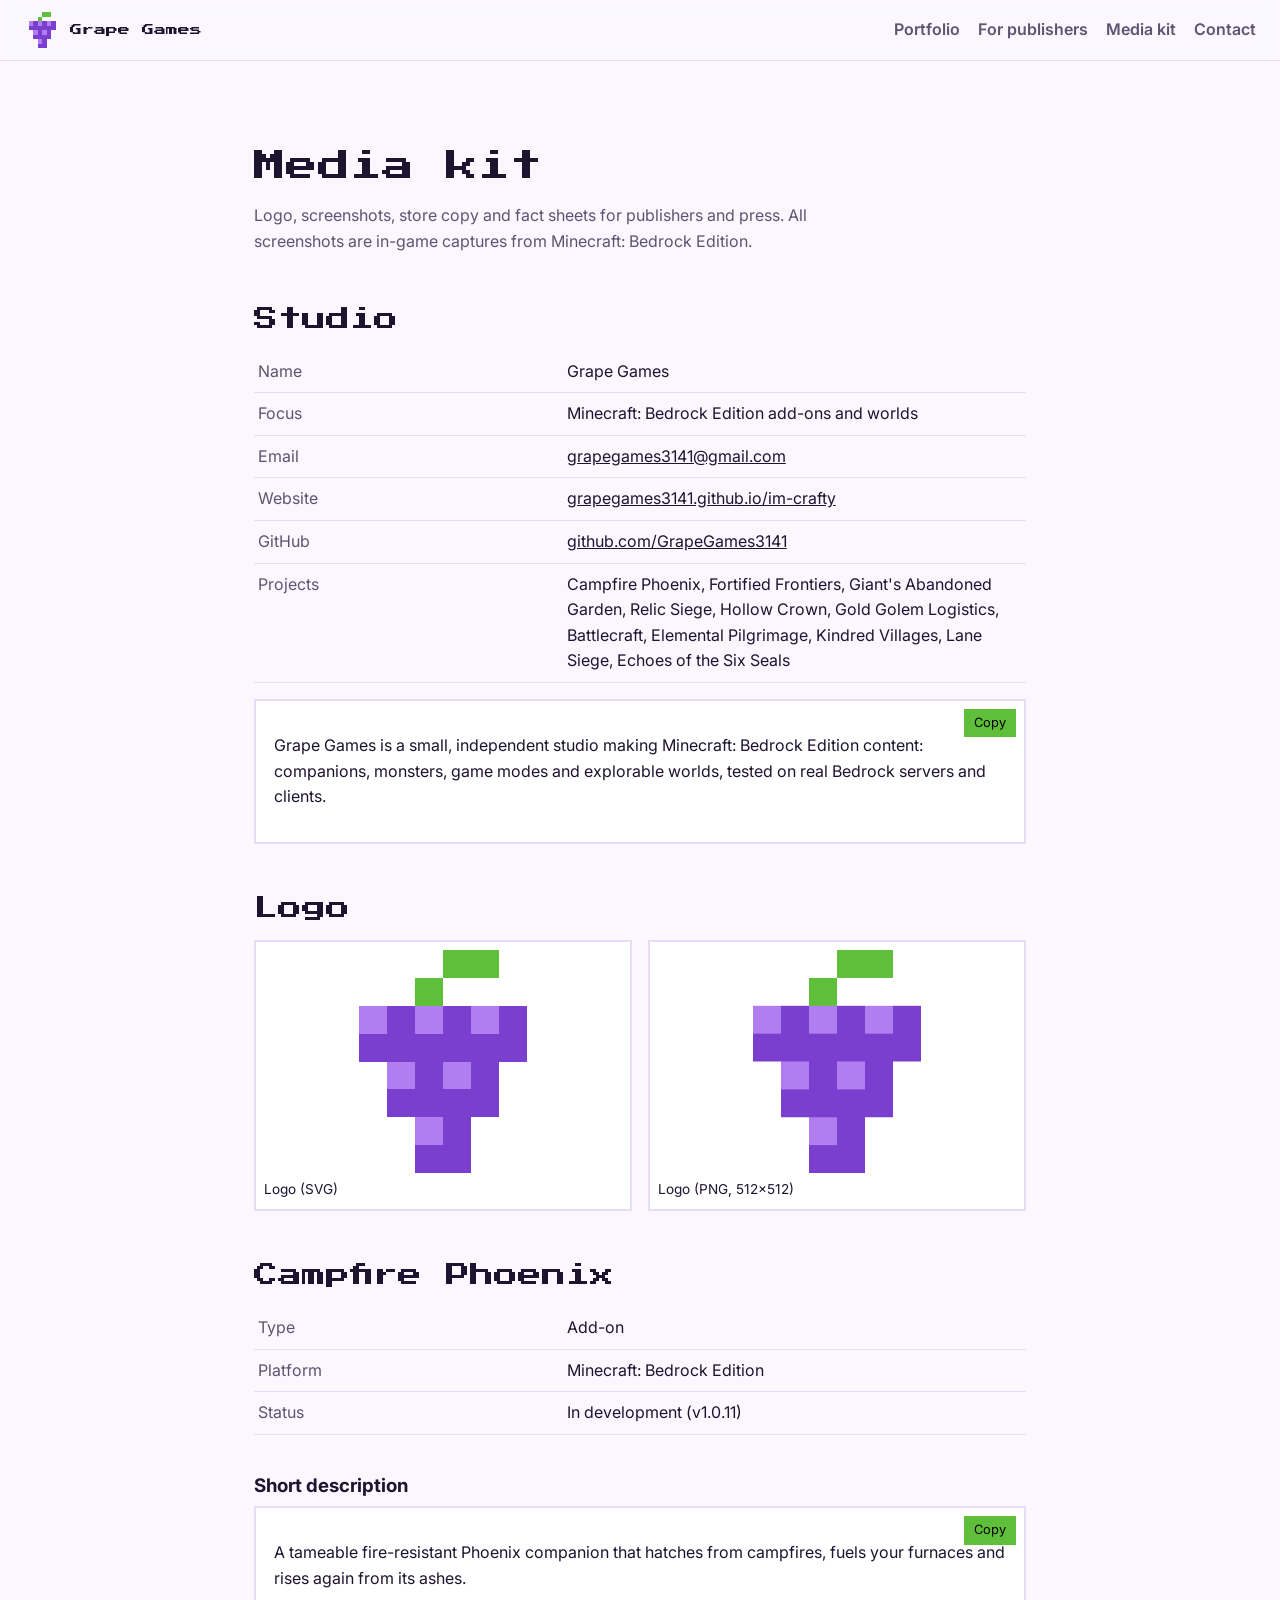
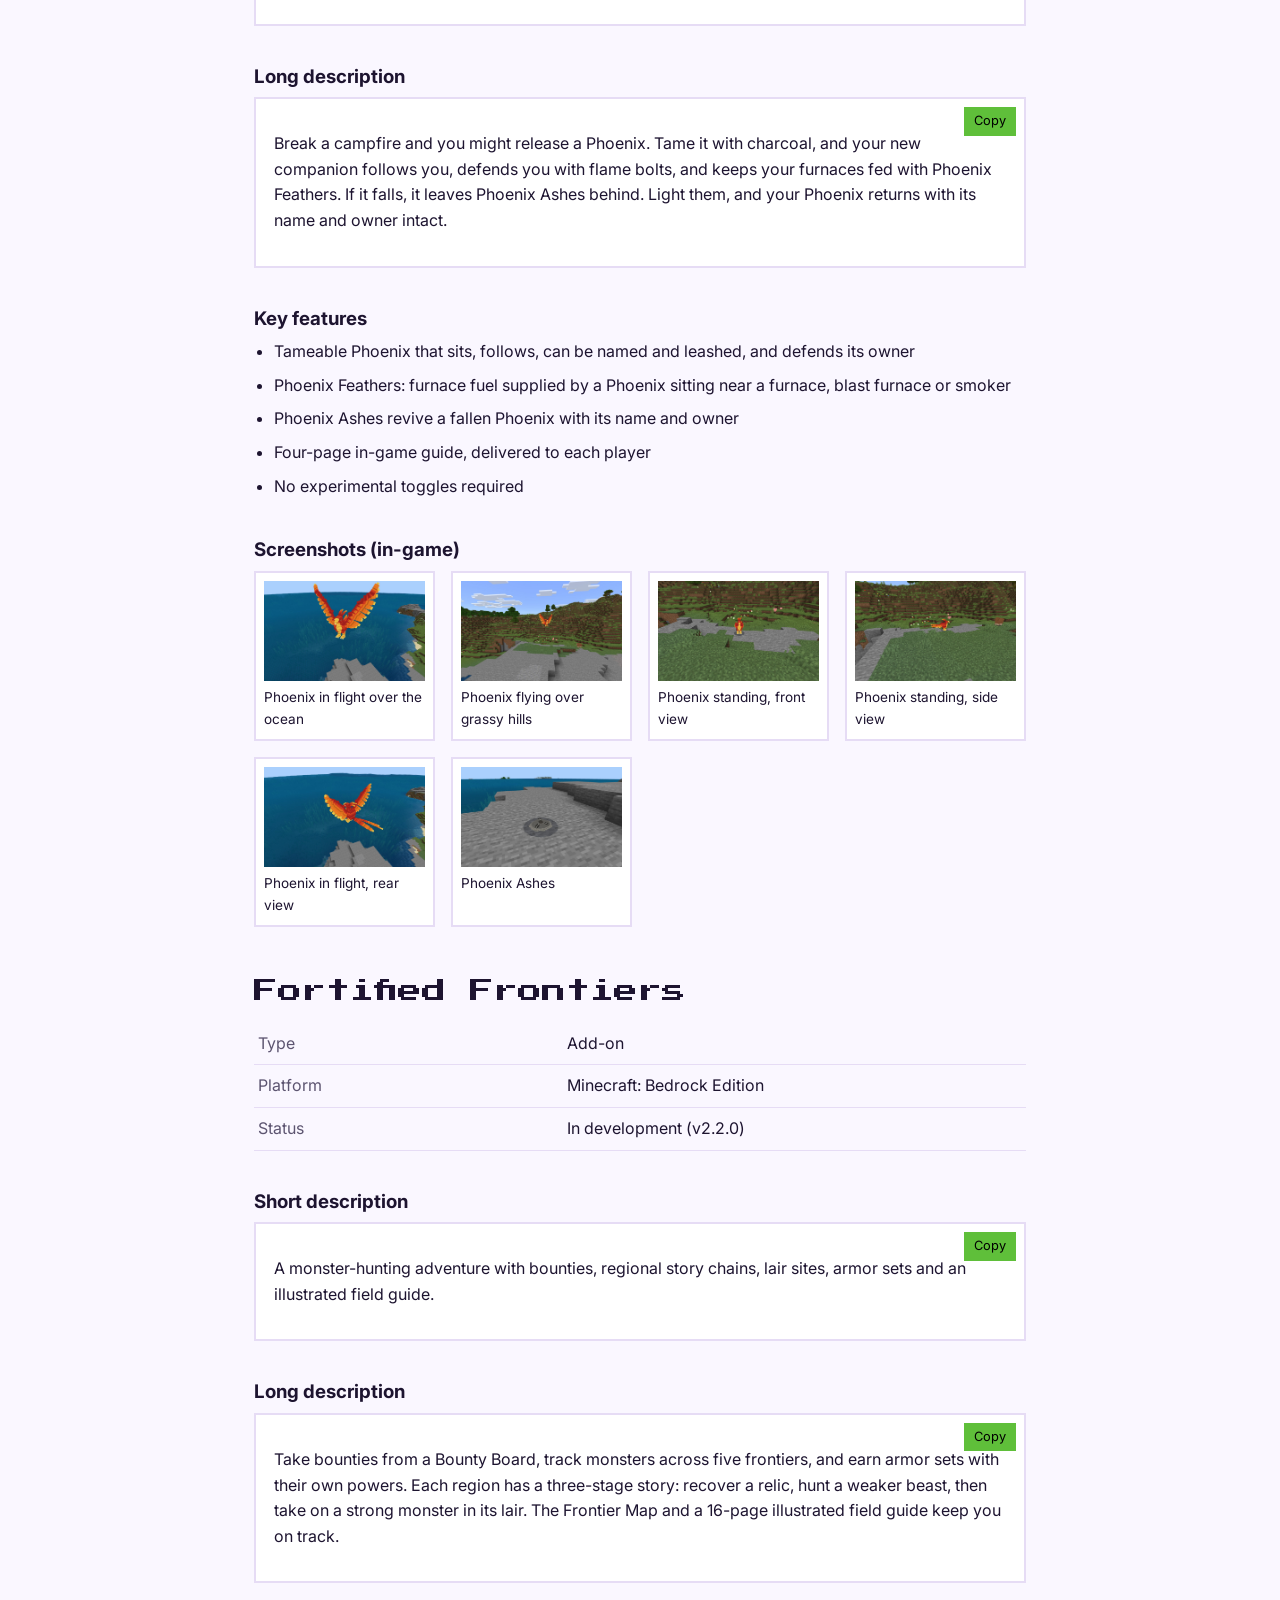
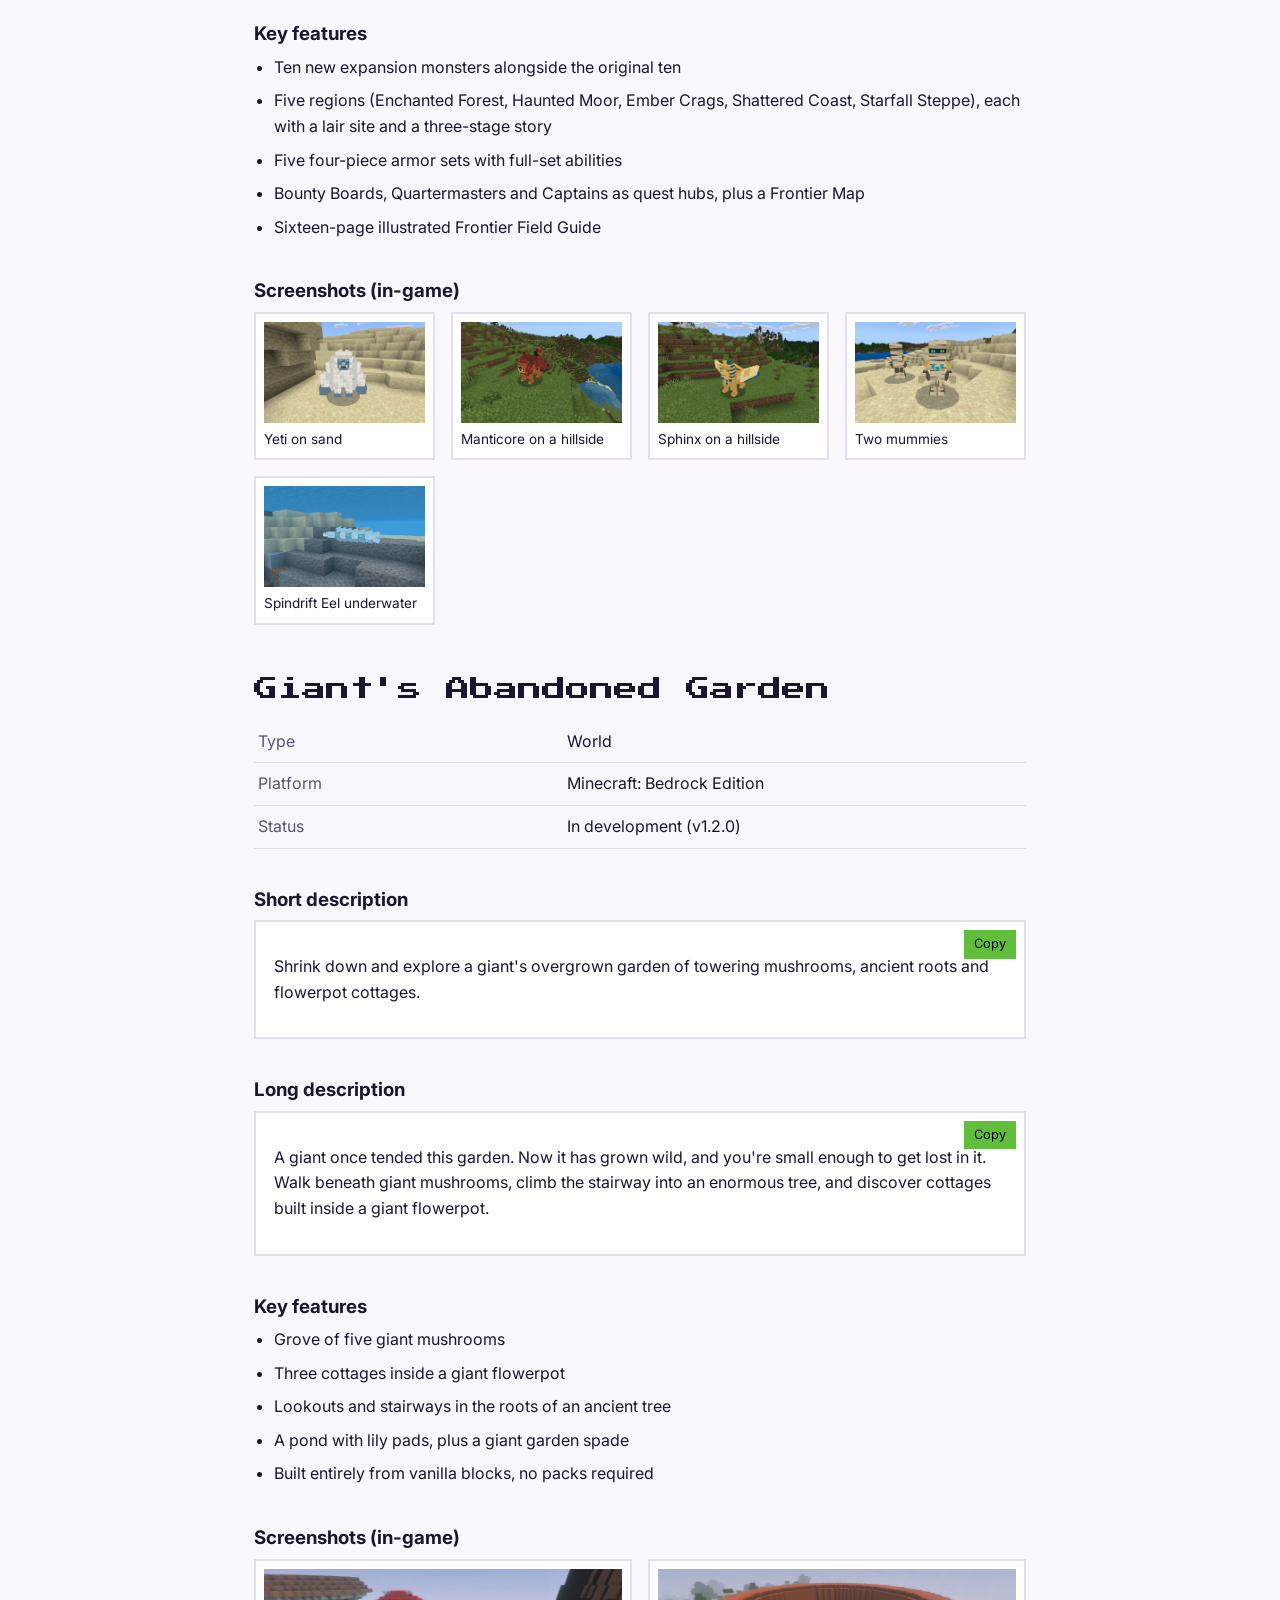
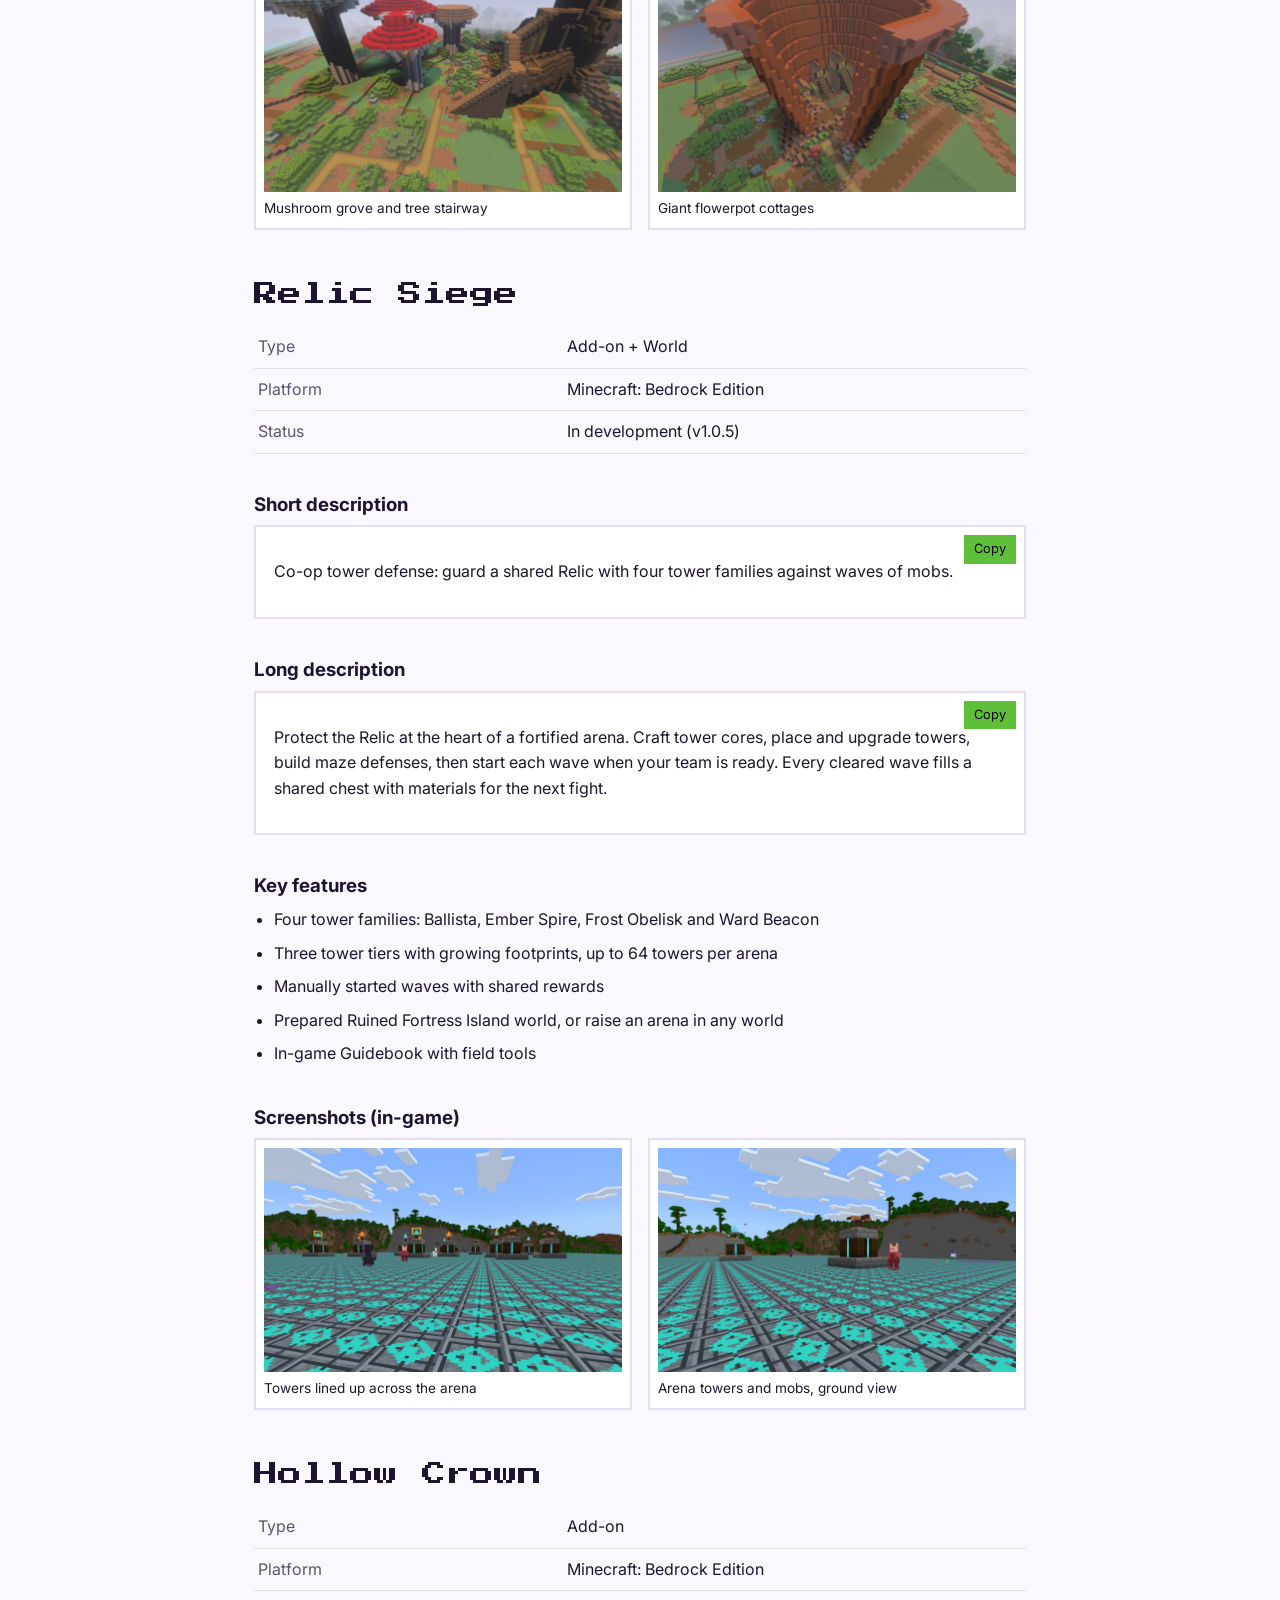
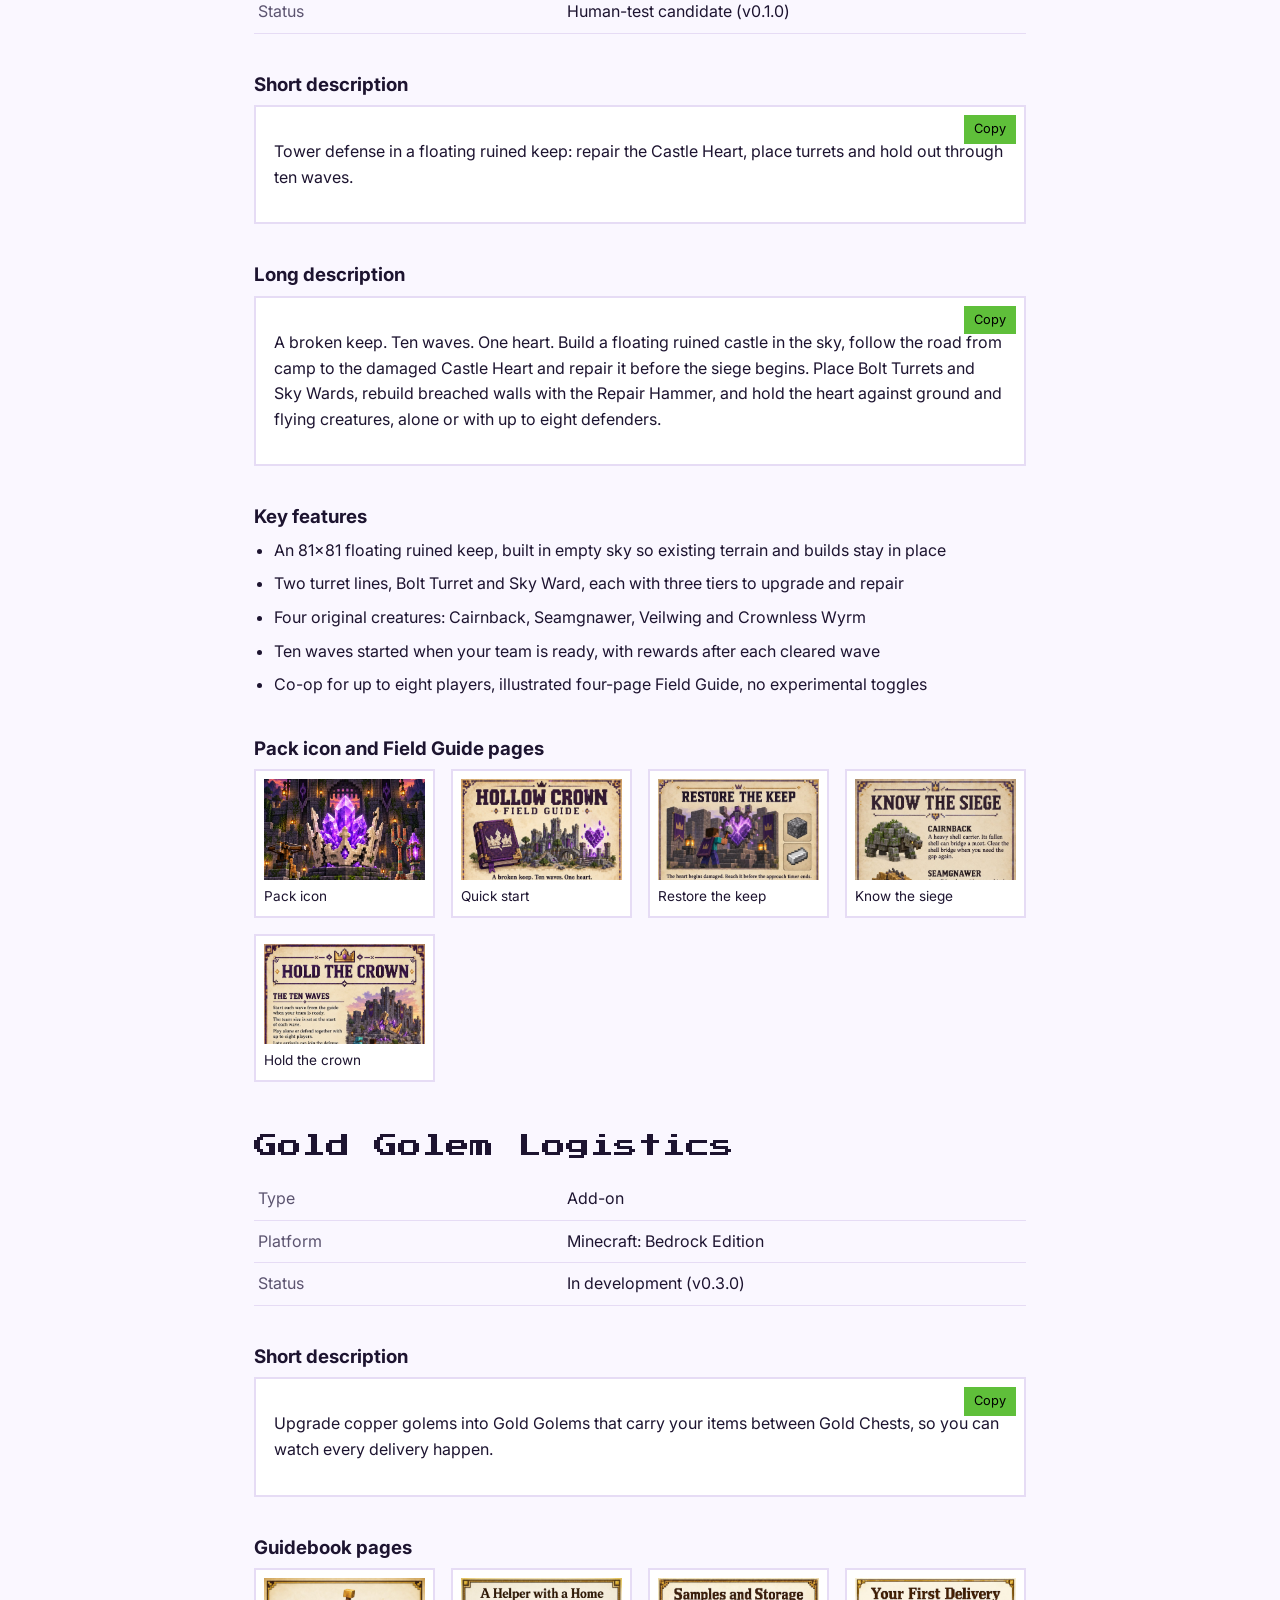
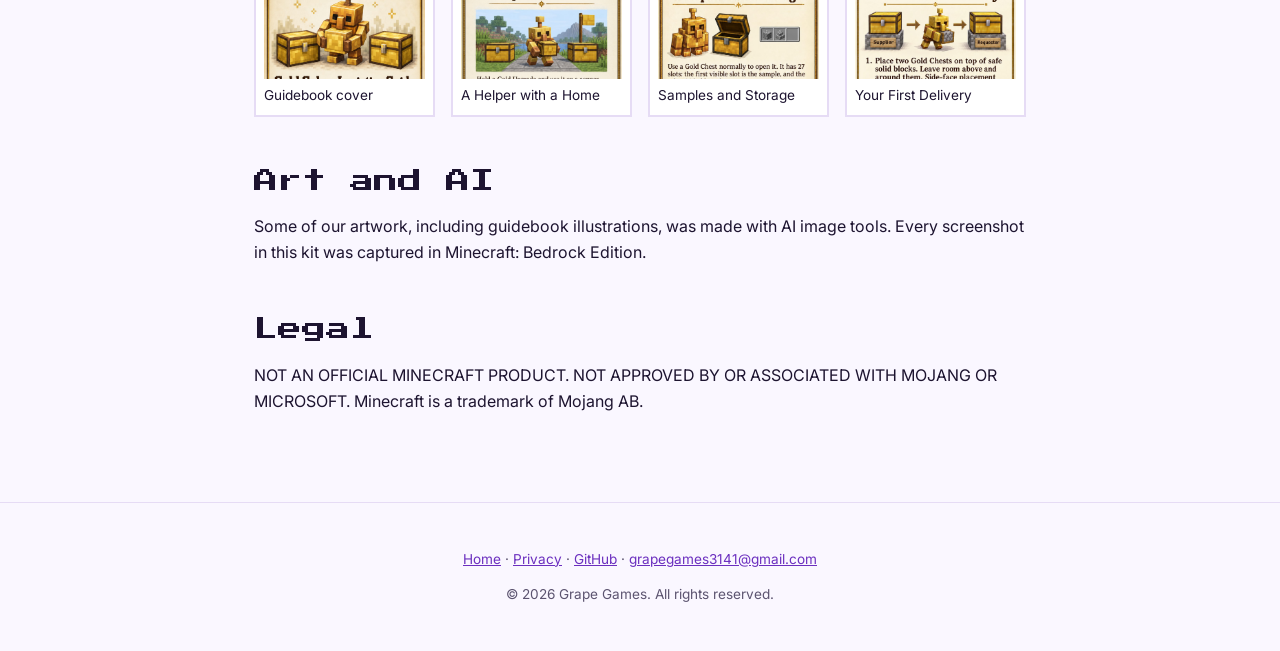
==== commit ad3983e9: "Add Hollow Crown tower defense to portfolio and media kit New #hollow project section and portfolio " ====
--- a/press.html
+++ b/press.html
@@ -34,7 +34,7 @@
       <tr><td>Email</td><td><a href="mailto:grapegames3141@gmail.com">grapegames3141@gmail.com</a></td></tr>
       <tr><td>Website</td><td><a href="https://grapegames3141.github.io/im-crafty/">grapegames3141.github.io/im-crafty</a></td></tr>
       <tr><td>GitHub</td><td><a href="https://github.com/GrapeGames3141">github.com/GrapeGames3141</a></td></tr>
-      <tr><td>Projects</td><td>Campfire Phoenix, Fortified Frontiers, Giant's Abandoned Garden, Relic Siege, Gold Golem Logistics, Battlecraft, Elemental Pilgrimage, Kindred Villages, Lane Siege, Echoes of the Six Seals</td></tr>
+      <tr><td>Projects</td><td>Campfire Phoenix, Fortified Frontiers, Giant's Abandoned Garden, Relic Siege, Hollow Crown, Gold Golem Logistics, Battlecraft, Elemental Pilgrimage, Kindred Villages, Lane Siege, Echoes of the Six Seals</td></tr>
     </table>
     <div class="copy" style="margin-top:16px"><button type="button">Copy</button><p>Grape Games is a small, independent studio making Minecraft: Bedrock Edition content: companions, monsters, game modes and explorable worlds, tested on real Bedrock servers and clients.</p></div>
 
@@ -100,6 +100,26 @@
     <ul class="bullets"><li>Four tower families: Ballista, Ember Spire, Frost Obelisk and Ward Beacon</li><li>Three tower tiers with growing footprints, up to 64 towers per arena</li><li>Manually started waves with shared rewards</li><li>Prepared Ruined Fortress Island world, or raise an arena in any world</li><li>In-game Guidebook with field tools</li></ul>
     <h3 class="sub">Screenshots (in-game)</h3>
     <div class="downloads"><a href="assets/shots/relic-siege/arena-tower-lineup.jpg" download><img src="assets/shots/relic-siege/arena-tower-lineup.jpg" alt="" loading="lazy"><span>Towers lined up across the arena</span></a><a href="assets/shots/relic-siege/arena-towers-ground-view.jpg" download><img src="assets/shots/relic-siege/arena-towers-ground-view.jpg" alt="" loading="lazy"><span>Arena towers and mobs, ground view</span></a></div>
+    <h2 id="hollow">Hollow Crown</h2>
+    <table class="fact">
+      <tr><td>Type</td><td>Add-on</td></tr>
+      <tr><td>Platform</td><td>Minecraft: Bedrock Edition</td></tr>
+      <tr><td>Status</td><td>Human-test candidate (v0.1.0)</td></tr>
+    </table>
+    <h3 class="sub">Short description</h3>
+    <div class="copy"><button type="button">Copy</button><p>Tower defense in a floating ruined keep: repair the Castle Heart, place turrets and hold out through ten waves.</p></div>
+    <h3 class="sub">Long description</h3>
+    <div class="copy"><button type="button">Copy</button><p>A broken keep. Ten waves. One heart. Build a floating ruined castle in the sky, follow the road from camp to the damaged Castle Heart and repair it before the siege begins. Place Bolt Turrets and Sky Wards, rebuild breached walls with the Repair Hammer, and hold the heart against ground and flying creatures, alone or with up to eight defenders.</p></div>
+    <h3 class="sub">Key features</h3>
+    <ul class="bullets"><li>An 81×81 floating ruined keep, built in empty sky so existing terrain and builds stay in place</li><li>Two turret lines, Bolt Turret and Sky Ward, each with three tiers to upgrade and repair</li><li>Four original creatures: Cairnback, Seamgnawer, Veilwing and Crownless Wyrm</li><li>Ten waves started when your team is ready, with rewards after each cleared wave</li><li>Co-op for up to eight players, illustrated four-page Field Guide, no experimental toggles</li></ul>
+    <h3 class="sub">Pack icon and Field Guide pages</h3>
+    <div class="downloads">
+      <a href="assets/hollow-crown/pack-icon.jpg" download><img src="assets/hollow-crown/pack-icon.jpg" alt="" loading="lazy"><span>Pack icon</span></a>
+      <a href="assets/hollow-crown/guide1.jpg" download><img src="assets/hollow-crown/guide1.jpg" alt="" loading="lazy" style="object-position:top"><span>Quick start</span></a>
+      <a href="assets/hollow-crown/guide2.jpg" download><img src="assets/hollow-crown/guide2.jpg" alt="" loading="lazy" style="object-position:top"><span>Restore the keep</span></a>
+      <a href="assets/hollow-crown/guide3.jpg" download><img src="assets/hollow-crown/guide3.jpg" alt="" loading="lazy" style="object-position:top"><span>Know the siege</span></a>
+      <a href="assets/hollow-crown/guide4.jpg" download><img src="assets/hollow-crown/guide4.jpg" alt="" loading="lazy" style="object-position:top"><span>Hold the crown</span></a>
+    </div>
     <h2 id="golem">Gold Golem Logistics</h2>
     <table class="fact">
       <tr><td>Type</td><td>Add-on</td></tr>
--- a/styles.css
+++ b/styles.css
@@ -29,7 +29,7 @@
 .grid{display:grid;grid-template-columns:repeat(auto-fit,minmax(280px,1fr));gap:24px;margin-top:28px}
 .grid.four{grid-template-columns:repeat(auto-fit,minmax(200px,1fr))}
 .card{text-decoration:none;transition:transform .15s;background:var(--card);border:2px solid var(--line);overflow:hidden;display:flex;flex-direction:column}
-.thumb{aspect-ratio:16/9;background:var(--grape-d)}
+.thumb{aspect-ratio:16/9;overflow:hidden;background:var(--grape-d)}
 .thumb img{width:100%;height:100%;object-fit:cover;image-rendering:pixelated}
 .card-body{padding:18px}
 .card-body p{color:var(--muted);margin:.4em 0}
